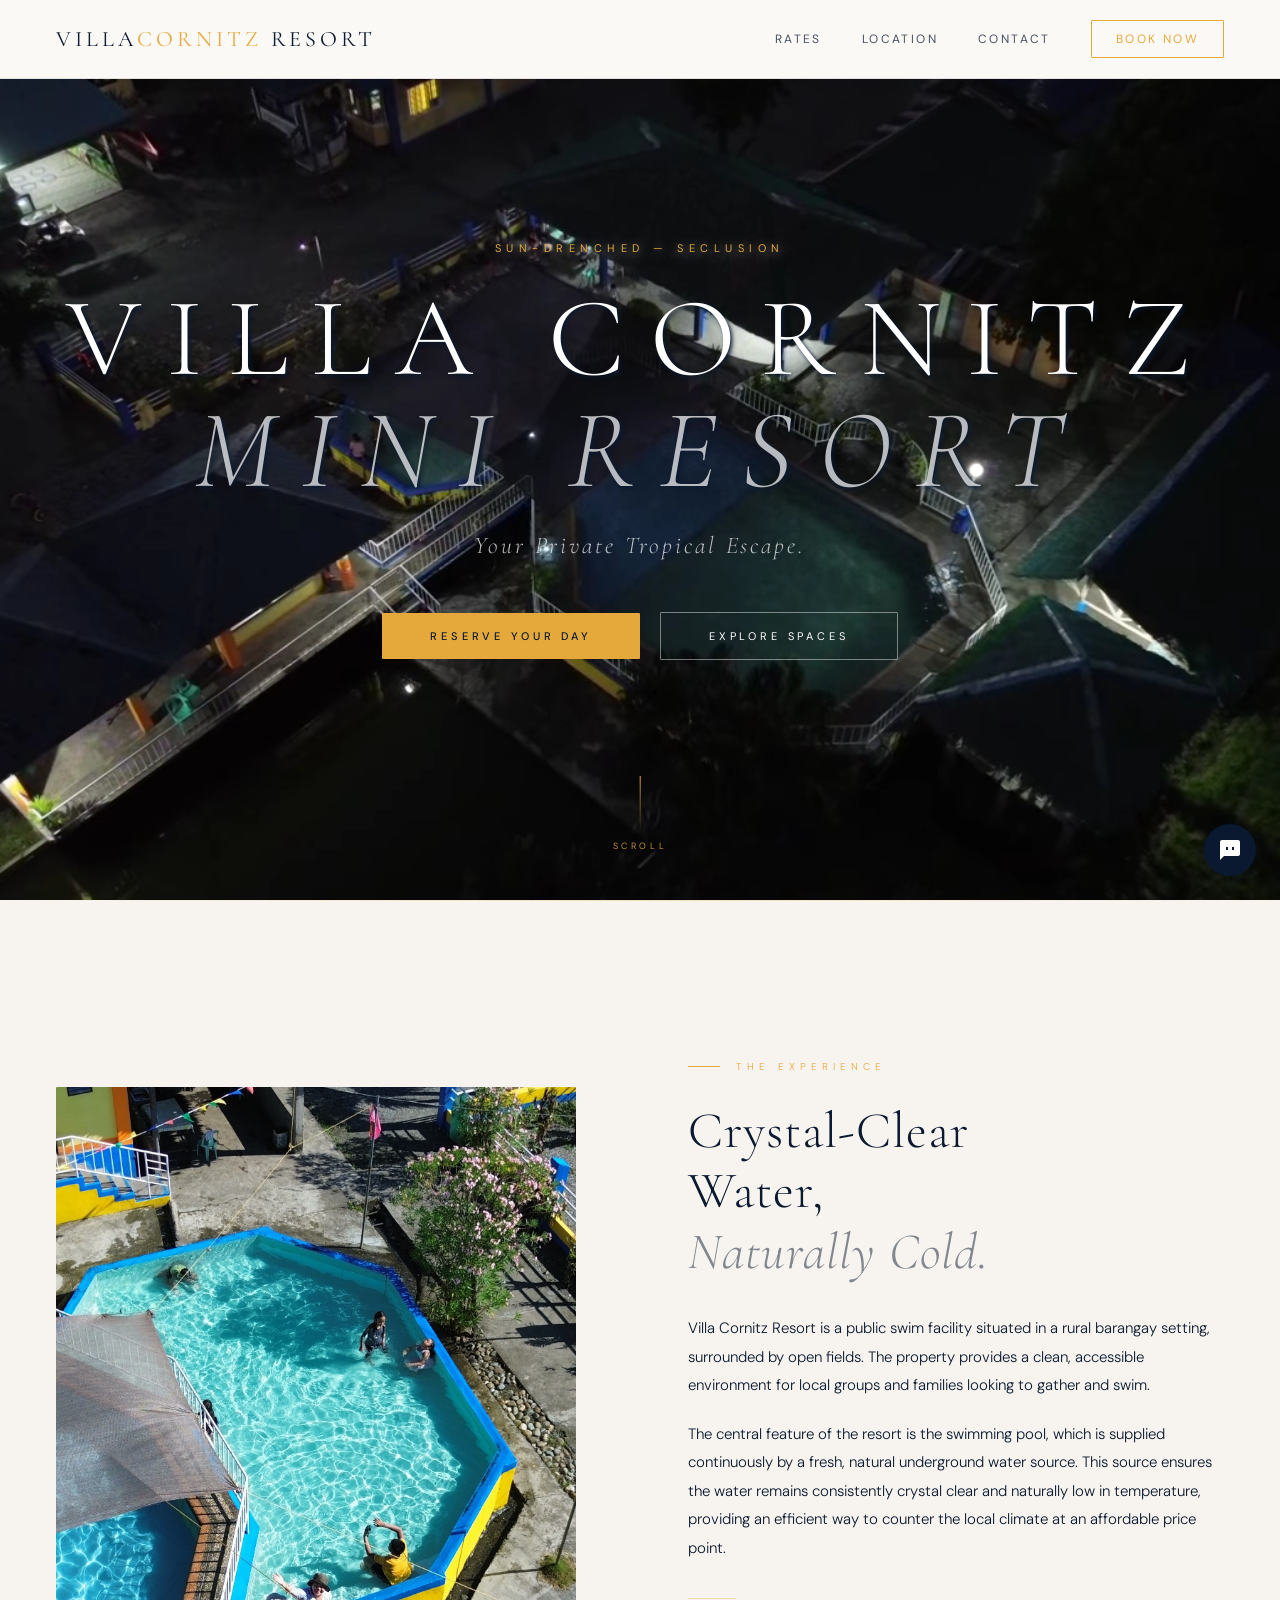
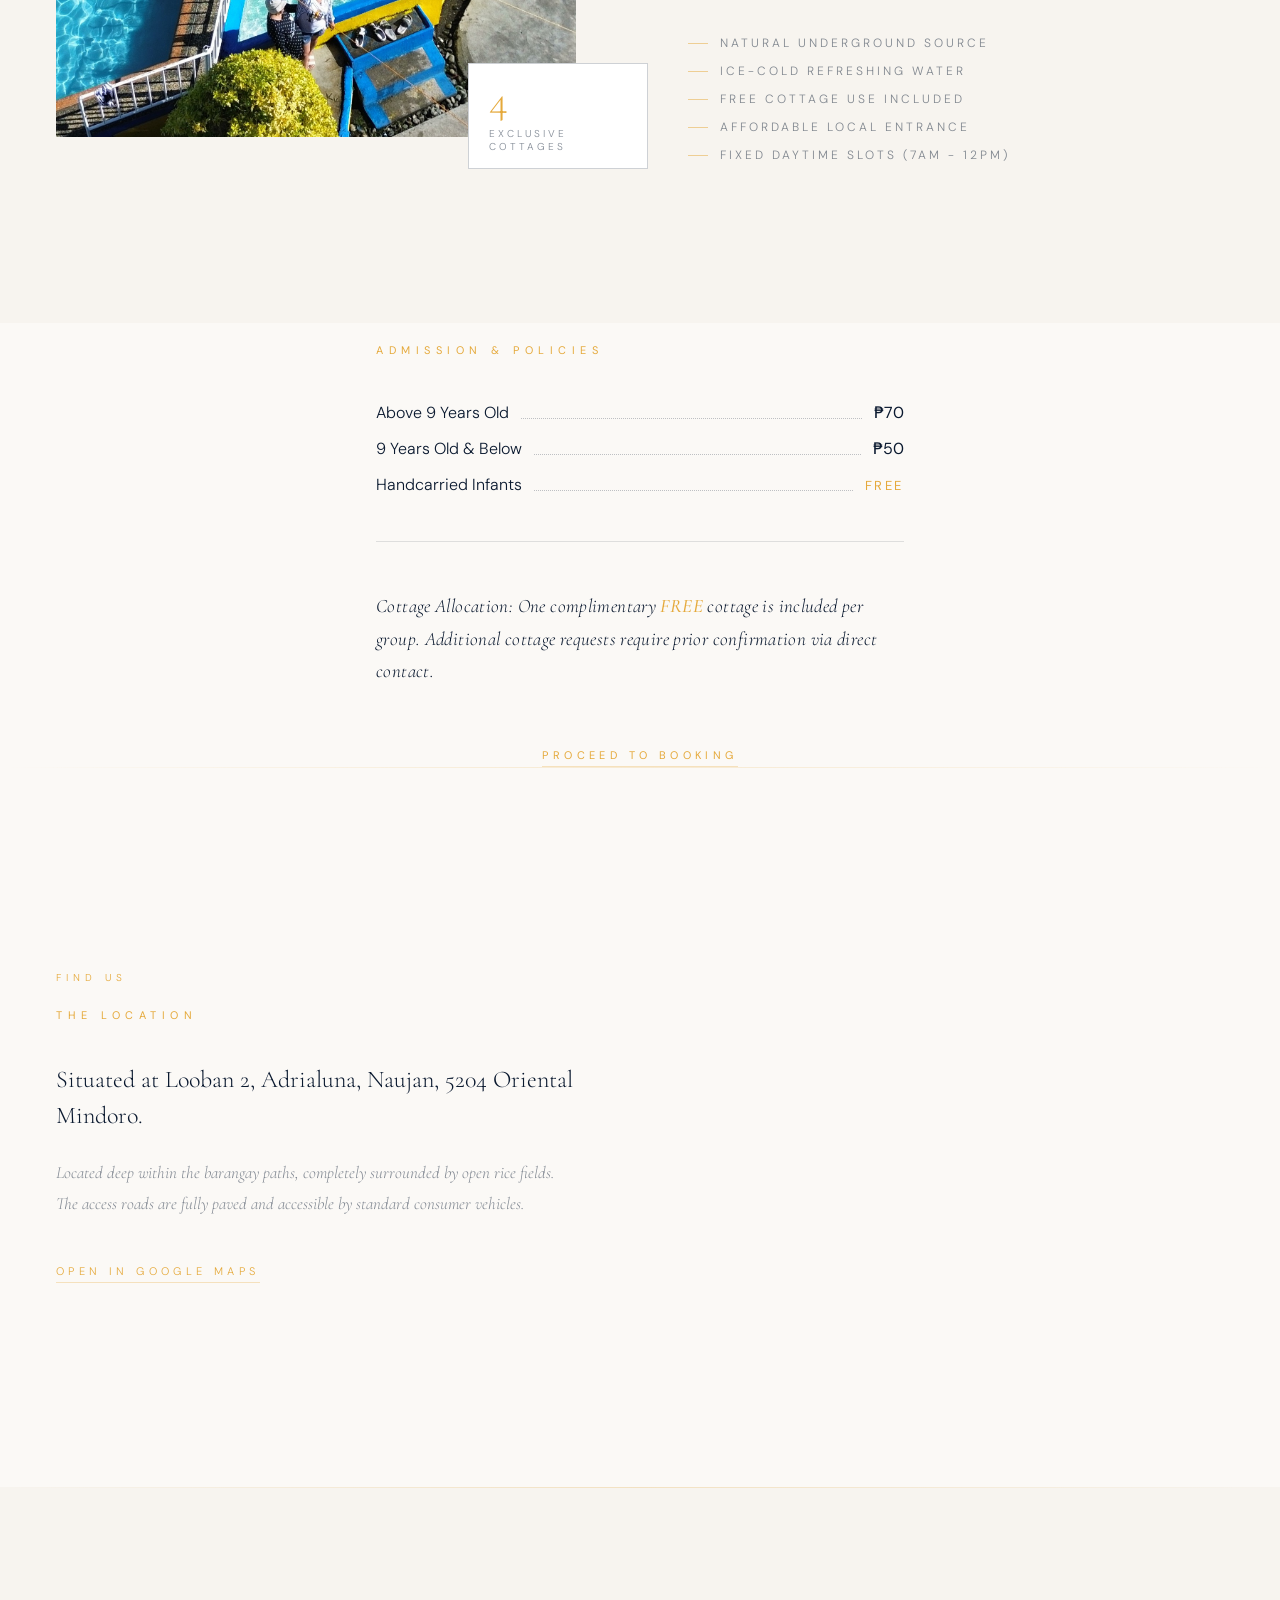
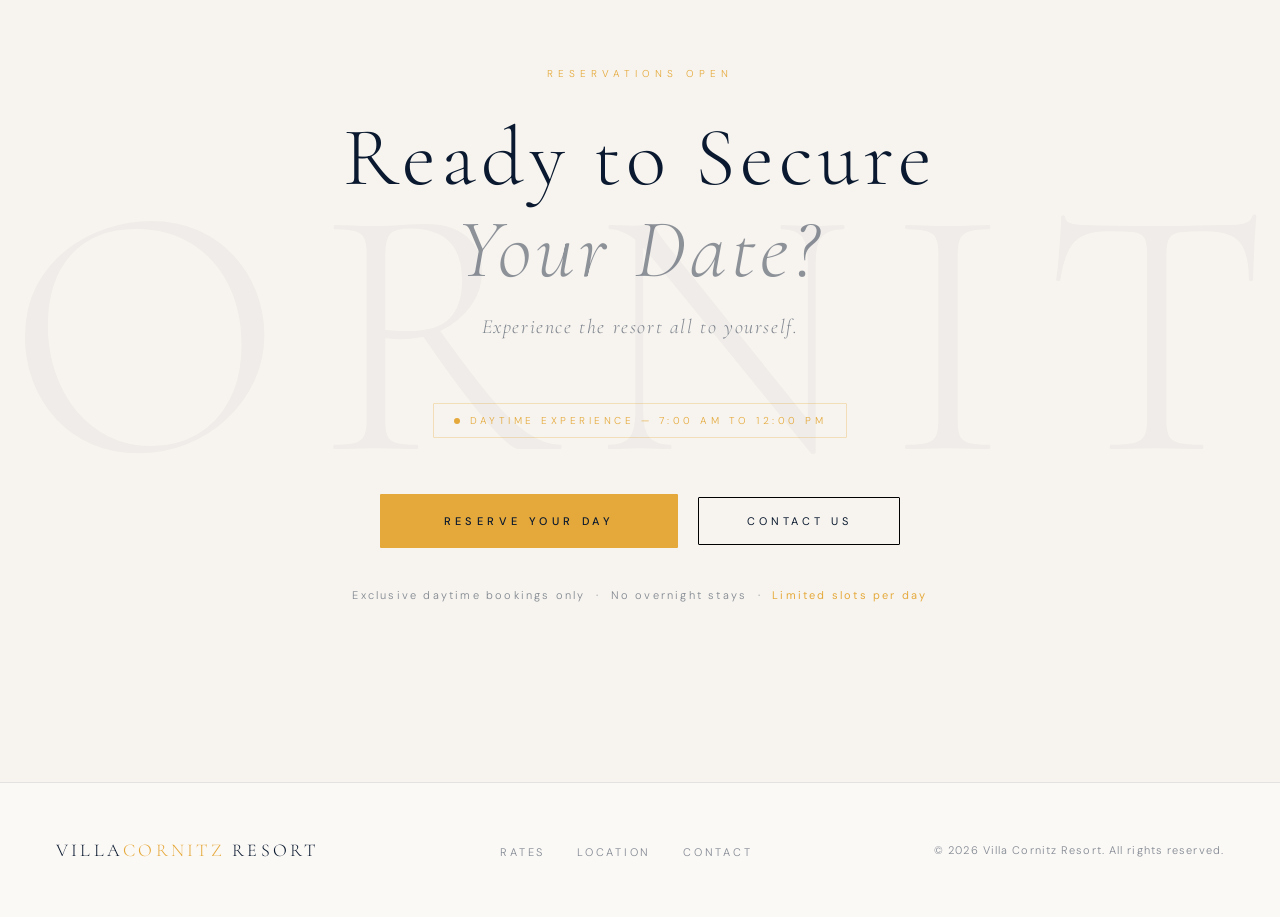
==== index.html @ cd888e4f "Major Changes" ====
<!doctype html>
<html lang="en">
  <head>
    <meta charset="UTF-8" />
    <meta name="viewport" content="width=device-width, initial-scale=1.0" />
    <title>Villa Cornitz Resort</title>
    <link rel="preconnect" href="https://fonts.googleapis.com" />
    <link rel="preconnect" href="https://fonts.gstatic.com" crossorigin />
    <link
      href="https://fonts.googleapis.com/css2?family=Cormorant+Garamond:ital,wght@0,300;0,400;0,500;0,600;1,300;1,400&family=DM+Sans:wght@200;300;400;500&display=swap"
      rel="stylesheet"
    />
    <link rel="stylesheet" href="styles.css" />
    <link rel="stylesheet" href="responsive.css" />
  </head>
  <body>
    <!-- HEADER -->
    <header id="site-header">
      <div class="logo">Villa<span>Cornitz</span> Resort</div>
      <button class="hamburger" aria-label="Toggle menu">
        <span></span>
        <span></span>
        <span></span>
      </button>
      <nav>
        <a href="#rates">Rates</a>
        <a href="#location">Location</a>
        <a href="#closing">Contact</a>
        <a href="booking.html" class="nav-cta">Book Now</a>
      </nav>
    </header>

    <!-- SECTION 1: HERO -->
    <section id="hero">
      <div class="hero-video-wrap">
        <video autoplay muted playsinline preload="auto" class="bg-video active" id="bg1">
          <source src="Herobg1.webm" type="video/webm" />
        </video>
        <video muted playsinline preload="auto" class="bg-video" id="bg2">
          <source src="Herobg2.webm" type="video/webm" />
        </video>
      </div>
      <div class="hero-content">
        <p class="hero-eyebrow">Sun-Drenched — Seclusion</p>
        <h1 class="hero-title">Villa Cornitz<br /><em>Mini Resort</em></h1>
        <p class="hero-subtitle">Your Private Tropical Escape.</p>
        <div>
          <a href="#closing" class="btn-primary">Reserve Your Day</a>
          <a href="#rates" class="btn-ghost">Explore Spaces</a>
        </div>
      </div>
      <div class="scroll-pulse">
        <div class="pulse-line"></div>
        <span>Scroll</span>
      </div>
    </section>

    <!-- SECTION 2: EDITORIAL HOOK -->
    <section id="editorial">
      <div class="editorial-inner">
        <div class="editorial-image-col reveal reveal-left">
          <div class="editorial-img-frame"></div>
          <div class="editorial-accent-box">
            <div class="num">4</div>
            <div class="label">Exclusive Cottages</div>
          </div>
        </div>
        <div class="editorial-text-col">
          <div class="section-tag reveal reveal-right">The Experience</div>
          <h2 class="editorial-heading reveal reveal-delay-1">
            Crystal-Clear<br />Water,<br /><em>Naturally Cold.</em>
          </h2>
          <div class="reveal reveal-delay-2">
            <p class="editorial-body">
              Villa Cornitz Resort is a public swim facility situated in a rural
              barangay setting, surrounded by open fields. The property provides a
              clean, accessible environment for local groups and families looking
              to gather and swim.
            </p>
            <p class="editorial-body">
              The central feature of the resort is the swimming pool, which is
              supplied continuously by a fresh, natural underground water source.
              This source ensures the water remains consistently crystal clear and
              naturally low in temperature, providing an efficient way to counter
              the local climate at an affordable price point.
            </p>
          </div>
          <div class="editorial-rule reveal reveal-delay-2"></div>
          <ul class="amenity-list reveal reveal-delay-2 stagger-children">
            <li>NATURAL UNDERGROUND SOURCE</li>
            <li>ICE-COLD REFRESHING WATER</li>
            <li>FREE COTTAGE USE INCLUDED</li>
            <li>AFFORDABLE LOCAL ENTRANCE</li>
            <li>FIXED DAYTIME SLOTS (7AM - 12PM)</li>
          </ul>
        </div>
      </div>
    </section>

    <!-- SECTION 3: ADMISSION & POLICIES -->
    <section id="rates">
      <div class="spaces-inner">
        <h2 class="spaces-heading reveal">Admission &amp; Policies</h2>

        <div class="rates-list reveal reveal-delay-1">
          <div class="rate-row">
            <span class="rate-label">Above 9 Years Old</span>
            <span class="rate-dots" aria-hidden="true"></span>
            <span class="rate-price">₱70</span>
          </div>
          <div class="rate-row">
            <span class="rate-label">9 Years Old &amp; Below</span>
            <span class="rate-dots" aria-hidden="true"></span>
            <span class="rate-price">₱50</span>
          </div>
          <div class="rate-row rate-row-free">
            <span class="rate-label">Handcarried Infants</span>
            <span class="rate-dots" aria-hidden="true"></span>
            <span class="rate-price">FREE</span>
          </div>
        </div>

        <div class="spaces-divider reveal reveal-delay-2"></div>

        <div class="spaces-policy reveal reveal-delay-2">
          <p>
            Cottage Allocation: One complimentary <span class = "free-cotage">FREE</span> cottage is included per
            group. Additional cottage requests require prior
            confirmation via direct contact.
          </p>
        </div>

        <div class="spaces-cta reveal reveal-delay-3">
          <a href="#">Proceed to Booking</a>
        </div>
      </div>
    </section>

    <!-- SECTION 4: LOCATION -->
    <section id="location">
      <div class="location-inner">
        <div class="location-text-col">
          <span class="location-tag reveal">Find Us</span>
          <h2 class="location-heading reveal reveal-delay-1">The Location</h2>
          <p class="location-address reveal reveal-delay-2">
            Situated at Looban 2, Adrialuna, Naujan, 5204 Oriental Mindoro.
          </p>
          <p class="location-env reveal reveal-delay-2">
            Located deep within the barangay paths, completely surrounded by
            open rice fields. The access roads are fully paved and accessible
            by standard consumer vehicles.
          </p>
          <a
            class="location-link reveal reveal-delay-3"
            href="https://maps.google.com/maps?q=13.2122552,121.2857068"
            target="_blank"
            rel="noopener noreferrer"
            >Open in Google Maps</a
          >
        </div>
        <div class="location-map-col reveal reveal-right">
          <div class="location-map-frame">
            <iframe
              src="https://maps.google.com/maps?q=13.2122552,121.2857068&z=17&output=embed"
              style="border: 0"
              allowfullscreen=""
              loading="lazy"
              referrerpolicy="no-referrer-when-downgrade"
            ></iframe>
          </div>
        </div>
      </div>
    </section>

    <!-- SECTION 5: CLOSING CTA -->
    <section id="closing">
      <div class="closing-bg-text">CORNITZ</div>
      <div class="closing-inner">
        <span class="closing-tag reveal">Reservations Open</span>
        <h2 class="closing-heading reveal reveal-delay-1">
          Ready to Secure<br /><em>Your Date?</em>
        </h2>
        <p class="closing-sub reveal reveal-delay-2">
          Experience the resort all to yourself.
        </p>
        <div class="daytime-badge reveal reveal-delay-2">
          <div class="dot"></div>
          <span>Daytime Experience — 7:00 AM to 12:00 PM</span>
        </div>
        <div class="closing-cta-group reveal stagger-children">
          <a href="#" class="btn-gold-large">Reserve Your Day</a>
          <a href="#" class="btn-ghost second" style="margin-left: 0"
            >Contact Us</a
          >
        </div>
        <p class="closing-note reveal reveal-delay-1">
          Exclusive daytime bookings only &nbsp;·&nbsp; No overnight stays
          &nbsp;·&nbsp; <strong>Limited slots per day</strong>
        </p>
      </div>
    </section>

    <!-- FOOTER -->
    <footer>
      <div class="footer-logo">Villa<span>Cornitz</span> Resort</div>
      <ul class="footer-links">
        <li><a href="#rates">Rates</a></li>
        <li><a href="#location">Location</a></li>
        <li><a href="#closing">Contact</a></li>
      </ul>
      <p class="footer-copy">
        &copy; 2026 Villa Cornitz Resort. All rights reserved.
      </p>
    </footer>

    <!-- FLOATING ACTION BUTTON -->
    <a href="https://m.me/villa.cornitz.resort" class="fab" target="_blank" rel="noopener" aria-label="Chat with us">
      <svg width="24" height="24" viewBox="0 0 24 24" fill="none" xmlns="http://www.w3.org/2000/svg">
        <path d="M20 2H4C2.9 2 2 2.9 2 4V22L6 18H20C21.1 18 22 17.1 22 16V4C22 2.9 21.1 2 20 2Z" fill="white"/>
        <path d="M10 9H8V12H10V9ZM16 9H14V12H16V9Z" fill="#0A192F"/>
      </svg>
    </a>

    <script src="script.js"></script>
  </body>
</html>
---- styles.css ----
/* ── RESET ── */
*,
*::before,
*::after {
  box-sizing: border-box;
  margin: 0;
  padding: 0;
}

:root {
  --cream: #fbf9f6;
  --cream-alt: #f7f4ef;
  --navy: #0a192f;
  --gold: #e5a93b;
  --gold-light: #f0c46a;
  --gold-dim: rgba(229, 169, 59, 0.15);
  --text-body: #0a192f;
  --text-muted: rgba(10, 25, 47, 0.5);
  --border-light: rgba(10, 25, 47, 0.1);
  --border-medium: rgba(10, 25, 47, 0.2);
  --serif: "Cormorant Garamond", Georgia, serif;
  --sans: "DM Sans", sans-serif;
}

html {
  scroll-behavior: smooth;
}

body {
  background: var(--cream);
  color: var(--navy);
  font-family: var(--sans);
  font-weight: 300;
  overflow-x: hidden;
}

/* ── SCROLLBAR ── */
::-webkit-scrollbar {
  width: 4px;
}
::-webkit-scrollbar-track {
  background: var(--cream);
}
::-webkit-scrollbar-thumb {
  background: var(--gold);
  border-radius: 2px;
}

/* ── HEADER ── */
header {
  position: fixed;
  top: 0;
  left: 0;
  right: 0;
  z-index: 100;
  padding: 20px 56px;
  display: flex;
  align-items: center;
  justify-content: space-between;
  backdrop-filter: blur(10px) saturate(1.2);
  -webkit-backdrop-filter: blur(10px) saturate(1.2);
  background: rgb(251, 249, 246);
  border-bottom: 0.5px solid var(--border-light);
  transition:
    background 0.4s ease,
    padding 0.4s ease;
}
header.scrolled {
  background: rgba(251, 249, 246, 0.95);
  padding: 14px 56px;
}
.logo {
  font-family: var(--serif);
  font-size: 22px;
  font-weight: 400;
  letter-spacing: 0.18em;
  color: var(--navy);
  text-transform: uppercase;
}
.logo span {
  color: var(--gold);
}
nav {
  display: flex;
  align-items: center;
  gap: 40px;
}
nav a {
  font-family: var(--sans);
  font-size: 12px;
  font-weight: 400;
  letter-spacing: 0.2em;
  text-transform: uppercase;
  color: rgba(10, 25, 47, 0.75);
  text-decoration: none;
  transition: color 0.3s;
}
nav a:hover {
  color: var(--navy);
}
.nav-cta {
  padding: 10px 24px;
  display: flex;
  align-items: center;
  justify-content: center;
  border: 1px solid var(--gold);
  color: var(--gold) !important;
  border-radius: 1px;
  transition:
    background 0.3s,
    color 0.3s !important;
}
.nav-cta:hover {
  background: var(--gold);
  color: var(--navy) !important;
}

/* ── HERO ── */
#hero {
  background-size: cover;
  background-position: center;
  position: relative;
  width: 100%;
  height: 100vh;
  min-height: 680px;
  display: flex;
  flex-direction: column;
  align-items: center;
  justify-content: center;
  overflow: hidden;
}
.hero-video-wrap {
  position: absolute;
  inset: 0;
  z-index: 0;
  overflow: hidden;
}
.hero-video-wrap .bg-video {
  position: absolute;
  inset: 0;
  width: 100%;
  height: 100%;
  object-fit: cover;
  transform: translateY(70px);
  opacity: 0.01;
  
}
.hero-video-wrap .bg-video.active {
  opacity: 1;
}

.hero-video-wrap::after {
  content: "";
  position: absolute;
  inset: 0;
  background: linear-gradient(
    to bottom,
    rgba(5, 12, 26, 0) 0%,
    rgba(5, 12, 26, 0) 40%,
    rgba(5, 12, 26, 0) 70%,
    rgba(5, 12, 26, 0) 100%
  );
}

.hero-content {
  position: relative;
  z-index: 2;
  text-align: center;
  padding: 0 24px;
}
.hero-eyebrow {
  font-family: var(--sans);
  font-size: 11px;
  font-weight: 400;
  letter-spacing: 0.5em;
  text-transform: uppercase;
  color: var(--gold);
  margin-bottom: 28px;
  opacity: 0;
  transform: translateY(16px);
  animation: fadeUp 1s 0.3s forwards;
  text-shadow: 0 2px 12px rgba(251, 249, 246, 0.8);
}
.hero-title {
  font-family: var(--serif);
  font-size: clamp(52px, 9vw, 112px);
  font-weight: 300;
  letter-spacing: 0.22em;
  text-transform: uppercase;
  line-height: 1;
  color: white;
  text-shadow: 2px 2px 4px var(--navy);
  margin-bottom: 24px;
  opacity: 0;
  transform: translateY(24px);
  animation: fadeUp 1.1s 0.55s forwards;
}
.hero-title em {
  font-style: italic;
  color: rgba(255, 255, 255, 0.705);
  font-weight: 300;
}
.hero-subtitle {
  font-family: var(--serif);
  font-size: clamp(16px, 2.2vw, 24px);
  font-weight: 300;
  font-style: italic;
  letter-spacing: 0.12em;
  color: rgba(255, 255, 255, 0.719);
  margin-bottom: 52px;
  opacity: 0;
  transform: translateY(16px);
  animation: fadeUp 1s 0.85s forwards;
}
.btn-primary {
  display: inline-block;
  padding: 16px 48px;
  background: var(--gold);
  color: var(--navy);
  font-family: var(--sans);
  font-size: 11px;
  font-weight: 500;
  letter-spacing: 0.35em;
  text-transform: uppercase;
  text-decoration: none;
  border-radius: 1px;
  transition:
    background 0.35s,
    transform 0.25s,
    box-shadow 0.35s;
  opacity: 0;
  animation: fadeUp 1s 1.1s forwards;
}
.btn-primary:hover {
  background: var(--gold-light);
  transform: translateY(-2px);
  box-shadow: 0 12px 40px rgba(229, 169, 59, 0.3);
}
.btn-ghost {
  display: inline-block;
  padding: 16px 48px;
  background: transparent;
  color: white;
  border: 1px solid rgba(255, 255, 255, 0.438);
  font-family: var(--sans);
  font-size: 11px;
  font-weight: 400;
  letter-spacing: 0.35em;
  text-transform: uppercase;
  text-decoration: none;
  border-radius: 1px;
  transition:
    border-color 0.3s,
    color 0.3s,
    transform 0.25s;
  margin-left: 16px;
  opacity: 0;
  animation: fadeUp 1s 1.3s forwards;
}
.btn-ghost.second {
  color: var(--navy);
  animation: fadeUp 1s 0s forwards;
  border: 1px solid black;
}

.btn-ghost:hover {
  background: white;
  color: var(--navy);
  border-color: white;
  transform: translateY(-2px);
  transition: ease 0.25s;
}
.btn-ghost.second:hover {
  background-color: black;
  color: white;
  transition: ease 0.25s;
}
/* Scroll indicator */
.scroll-pulse {
  position: absolute;
  bottom: 48px;
  left: 50%;
  transform: translateX(-50%);
  z-index: 2;
  display: flex;
  flex-direction: column;
  align-items: center;
  gap: 8px;
  opacity: 0;
  animation: fadeIn 1s 1.8s forwards;
}
.scroll-pulse span {
  font-family: var(--sans);
  font-size: 9px;
  letter-spacing: 0.4em;
  text-transform: uppercase;
  color: var(--gold);
}
.pulse-line {
  width: 1px;
  height: 56px;
  background: linear-gradient(to bottom, var(--gold), transparent);
  position: relative;
  overflow: hidden;
}
.pulse-line::after {
  content: "";
  position: absolute;
  top: -100%;
  left: 0;
  width: 100%;
  height: 100%;
  background: linear-gradient(
    to bottom,
    transparent,
    var(--gold-light),
    transparent
  );
  animation: pulse-down 2s ease-in-out infinite;
}
@keyframes pulse-down {
  0% {
    top: -100%;
  }
  100% {
    top: 100%;
  }
}

/* ── SECTION 2: EDITORIAL HOOK ── */
#editorial {
  padding: 160px 0;
  background: var(--cream-alt);
  position: relative;
  overflow: hidden;
}
#editorial::before {
  content: "";
  position: absolute;
  top: 0;
  left: 0;
  right: 0;
  height: 1px;
  background: linear-gradient(
    to right,
    transparent,
    rgba(229, 169, 59, 0.3),
    transparent
  );
}
.editorial-inner {
  max-width: 1320px;
  margin: 0 auto;
  padding: 0 56px;
  display: grid;
  grid-template-columns: 1fr 1fr;
  gap: 0;
  align-items: center;
}
.editorial-image-col {
  position: relative;
  padding-right: 64px;
}
.editorial-img-frame {
  background-image: url(editorial1.jpg);
  background-size: cover;
  background-position: center;
  position: relative;
  width: 100%;
  aspect-ratio: 4/5;
  overflow: hidden;
  border-radius: 1px;
}
.editorial-img-frame img,
.editorial-img-frame canvas {
  width: 100%;
  height: 100%;
  object-fit: cover;
  display: block;
  transition: transform 8s ease;
}
.editorial-img-frame:hover img,
.editorial-img-frame:hover canvas {
  transform: scale(1.04);
}
.editorial-accent-box {
  position: absolute;
  bottom: -32px;
  right: -8px;
  background: #ffffff;
  border: 1px solid var(--border-medium);
  padding: 15px 20px;
  width: 180px;
}
.editorial-accent-box .num {
  font-family: var(--serif);
  font-size: 42px;
  font-weight: 300;
  color: var(--gold);
  line-height: 1;
}
.editorial-accent-box .label {
  font-size: 10px;
  letter-spacing: 0.3em;
  text-transform: uppercase;
  color: var(--text-muted);
  margin-top: 6px;
}
.editorial-text-col {
  padding-left: 48px;
}
.section-tag {
  font-size: 10px;
  letter-spacing: 0.5em;
  text-transform: uppercase;
  color: var(--gold);
  margin-bottom: 28px;
  display: flex;
  align-items: center;
  gap: 16px;
}
.section-tag::before {
  content: "";
  display: block;
  width: 32px;
  height: 1px;
  background: var(--gold);
}
.editorial-heading {
  font-family: var(--serif);
  font-size: clamp(36px, 4vw, 58px);
  font-weight: 300;
  line-height: 1.18;
  color: var(--navy);
  margin-bottom: 32px;
  letter-spacing: 0.02em;
}
.editorial-heading em {
  font-style: italic;
  color: rgba(10, 25, 47, 0.5);
}
.editorial-body {
  font-family: var(--sans);
  font-size: 15px;
  font-weight: 300;
  line-height: 1.9;
  color: var(--text-body);
  margin-bottom: 20px;
}
.editorial-rule {
  width: 48px;
  height: 1px;
  background: rgba(229, 169, 59, 0.4);
  margin: 36px 0;
}
.amenity-list {
  display: flex;
  flex-direction: column;
  gap: 12px;
  list-style: none;
}
.amenity-list li {
  font-size: 12px;
  letter-spacing: 0.25em;
  text-transform: uppercase;
  color: var(--text-muted);
  display: flex;
  align-items: center;
  gap: 12px;
}
.amenity-list li::before {
  content: "";
  display: block;
  width: 20px;
  height: 1px;
  background: rgba(229, 169, 59, 0.5);
  flex-shrink: 0;
}

/* ── SECTION 3: ADMISSION & POLICIES ── */
#spaces {
  padding: 120px 0;
  background: var(--cream);
  position: relative;
}
#spaces::before {
  content: "";
  position: absolute;
  top: 0;
  left: 0;
  right: 0;
  height: 1px;
  background: linear-gradient(
    to right,
    transparent,
    rgba(229, 169, 59, 0.2),
    transparent
  );
}
.spaces-inner {
  max-width: 640px;
  margin: 0 auto;
  margin-top: 20px;
  padding: 0 56px;
}
.spaces-heading {
  font-family: var(--sans);
  font-size: 11px;
  font-weight: 400;
  letter-spacing: 0.5em;
  text-transform: uppercase;
  color: var(--gold);
  margin-bottom: 48px;
}

/* Rates — dot-leader rows */
.rates-list {
  display: flex;
  flex-direction: column;
  gap: 20px;
}
.rate-row {
  display: flex;
  align-items: baseline;
  font-family: var(--sans);
  font-size: 16px;
  font-weight: 300;
  color: var(--navy);
  line-height: 1;
}
.rate-dots {
  flex: 1;
  min-width: 16px;
  height: 0;
  align-self: flex-end;
  border-bottom: 1px dotted rgba(10, 25, 47, 0.25);
  margin: 0 12px 2px;
}
.rate-price {
  font-family: var(--sans);
  font-size: 16px;
  font-weight: 400;
  color: var(--navy);
  white-space: nowrap;
}
.rate-row-free .rate-price {
  font-size: 13px;
  letter-spacing: 0.2em;
  text-transform: uppercase;
  color: var(--gold);
}

/* Policy divider */
.spaces-divider {
  width: 100%;
  height: 1px;
  background: rgba(10, 25, 47, 0.12);
  margin: 48px 0;
}

/* Cottage policy — serif text */
.spaces-policy p {
  font-family: var(--serif);
  font-size: 19px;
  font-weight: 300;
  font-style: italic;
  line-height: 1.7;
  color: var(--text-body);
  letter-spacing: 0.02em;
}
.spaces-policy p span{
  color: var(--gold);
  font-weight: 500;
}
/* CTA link */
.spaces-cta {
  text-align: center;
  margin-top: 56px;
}
.spaces-cta a {
  display: inline-block;
  font-family: var(--sans);
  font-size: 11px;
  font-weight: 400;
  letter-spacing: 0.4em;
  text-transform: uppercase;
  text-decoration: none;
  color: var(--gold);
  padding-bottom: 4px;
  border-bottom: 1px solid rgba(229, 169, 59, 0.3);
  transition:
    color 0.3s,
    border-color 0.3s;
}
.spaces-cta a:hover {
  color: var(--navy);
  border-color: rgba(10, 25, 47, 0.3);
}

/* ── SECTION 4: LOCATION ── */
#location {
  padding: 160px 0;
  background: var(--cream);
  position: relative;
  overflow: hidden;
}
#location::before {
  content: "";
  position: absolute;
  top: 0;
  left: 0;
  right: 0;
  height: 1px;
  background: linear-gradient(
    to right,
    transparent,
    rgba(229, 169, 59, 0.2),
    transparent
  );
}
.location-inner {
  max-width: 1320px;
  margin: 0 auto;
  padding: 0 56px;
  display: grid;
  grid-template-columns: 1fr 1fr;
  gap: 80px;
  align-items: center;
}
.location-text-col {
  padding-right: 24px;
}
.location-tag {
  display: block;
  font-family: var(--sans);
  font-size: 10px;
  letter-spacing: 0.5em;
  text-transform: uppercase;
  color: var(--gold);
  margin-bottom: 24px;
}
.location-heading {
  font-family: var(--sans);
  font-size: 11px;
  font-weight: 400;
  letter-spacing: 0.5em;
  text-transform: uppercase;
  color: var(--gold);
  margin-bottom: 40px;
}
.location-address {
  font-family: var(--serif);
  font-size: 24px;
  font-weight: 300;
  line-height: 1.5;
  color: var(--navy);
  margin-bottom: 24px;
}
.location-env {
  font-family: var(--serif);
  font-size: 17px;
  font-weight: 300;
  font-style: italic;
  line-height: 1.8;
  color: var(--text-muted);
  margin-bottom: 40px;
}
.location-link {
  display: inline-block;
  font-family: var(--sans);
  font-size: 11px;
  letter-spacing: 0.4em;
  text-transform: uppercase;
  text-decoration: none;
  color: var(--gold);
  padding-bottom: 4px;
  border-bottom: 1px solid rgba(229, 169, 59, 0.3);
  transition:
    color 0.3s,
    border-color 0.3s;
}
.location-link:hover {
  color: var(--navy);
  border-color: rgba(10, 25, 47, 0.3);
}
.location-map-col {
  position: relative;
}
.location-map-frame {
  width: 100%;
  min-height: 400px;
  overflow: hidden;
  filter: grayscale(100%) invert(92%) sepia(4%) saturate(400%) hue-rotate(320deg)
    brightness(95%) contrast(95%);
}
.location-map-frame iframe {
  width: 100%;
  height: 100%;
  min-height: 400px;
  display: block;
}

/* ── FLOATING ACTION BUTTON ── */
.fab {
  position: fixed;
  bottom: 24px;
  right: 24px;
  z-index: 200;
  width: 52px;
  height: 52px;
  border-radius: 50%;
  background: var(--navy);
  display: flex;
  align-items: center;
  justify-content: center;
  box-shadow: 0 4px 16px rgba(10, 25, 47, 0.25);
  transition:
    transform 0.25s ease,
    box-shadow 0.25s ease;
  text-decoration: none;
}
.fab:hover {
  transform: translateY(-3px) scale(1.05);
  box-shadow: 0 8px 28px rgba(10, 25, 47, 0.35);
}
.fab svg {
  display: block;
}

/* ── SECTION 5: CLOSING CTA ── */
#closing {
  padding: 180px 56px;
  background: var(--cream-alt);
  position: relative;
  overflow: hidden;
  text-align: center;
}
#closing::before {
  content: "";
  position: absolute;
  top: 0;
  left: 0;
  right: 0;
  height: 1px;
  background: linear-gradient(
    to right,
    transparent,
    rgba(229, 169, 59, 0.25),
    transparent
  );
}
.closing-bg-text {
  position: absolute;
  top: 50%;
  left: 50%;
  transform: translate(-50%, -50%);
  font-family: var(--serif);
  font-size: 28vw;
  font-weight: 300;
  color: rgba(10, 25, 47, 0.03);
  white-space: nowrap;
  pointer-events: none;
  user-select: none;
  letter-spacing: 0.1em;
  z-index: 0;
}
.closing-inner {
  position: relative;
  z-index: 1;
}
.closing-tag {
  font-size: 10px;
  letter-spacing: 0.5em;
  text-transform: uppercase;
  color: var(--gold);
  margin-bottom: 32px;
  display: block;
}
.closing-heading {
  font-family: var(--serif);
  font-size: clamp(44px, 6.5vw, 92px);
  font-weight: 300;
  letter-spacing: 0.06em;
  color: var(--navy);
  line-height: 1.1;
  margin-bottom: 20px;
  max-width: 900px;
  margin-left: auto;
  margin-right: auto;
}
.closing-heading em {
  font-style: italic;
  color: rgba(10, 25, 47, 0.45);
}
.closing-sub {
  font-family: var(--serif);
  font-size: 20px;
  font-style: italic;
  font-weight: 300;
  color: var(--text-muted);
  letter-spacing: 0.08em;
  margin-bottom: 64px;
  max-width: 560px;
  margin-left: auto;
  margin-right: auto;
}
.closing-cta-group {
  display: flex;
  align-items: center;
  justify-content: center;
  gap: 20px;
  flex-wrap: wrap;
}
.btn-gold-large {
  display: inline-block;
  padding: 20px 64px;
  background: var(--gold);
  color: var(--navy);
  font-family: var(--sans);
  font-size: 11px;
  font-weight: 500;
  letter-spacing: 0.4em;
  text-transform: uppercase;
  text-decoration: none;
  border-radius: 1px;
  transition:
    background 0.35s,
    transform 0.25s,
    box-shadow 0.35s;
}
.btn-gold-large:hover {
  background: var(--gold-light);
  transform: translateY(-3px);
  transition: ease 0.25s;
  box-shadow: 0 20px 60px rgba(229, 169, 59, 0.35);
}
.closing-note {
  font-size: 11px;
  letter-spacing: 0.2em;
  color: var(--text-muted);
  margin-top: 40px;
}
.closing-note strong {
  color: var(--gold);
  font-weight: 400;
}

/* ── FOOTER ── */
footer {
  padding: 56px;
  background: var(--cream);
  border-top: 0.5px solid var(--border-light);
  display: flex;
  align-items: center;
  justify-content: space-between;
  flex-wrap: wrap;
  gap: 24px;
}
.footer-logo {
  font-family: var(--serif);
  font-size: 18px;
  letter-spacing: 0.18em;
  text-transform: uppercase;
  color: var(--navy);
}
.footer-logo span {
  color: var(--gold);
}
.footer-links {
  display: flex;
  gap: 32px;
  list-style: none;
}
.footer-links a {
  font-size: 11px;
  letter-spacing: 0.25em;
  text-transform: uppercase;
  color: var(--text-muted);
  text-decoration: none;
  transition: color 0.3s;
}
.footer-links a:hover {
  color: var(--gold);
}
.footer-copy {
  font-size: 11px;
  color: var(--text-muted);
  letter-spacing: 0.1em;
}

/* ── ANIMATIONS ── */
@keyframes fadeUp {
  to {
    opacity: 1;
    transform: translateY(0);
  }
}
@keyframes fadeIn {
  to {
    opacity: 1;
  }
}

.reveal {
  opacity: 0;
  transform: translateY(36px) scale(0.93);
  transition:
    opacity 0.7s cubic-bezier(0.22, 1, 0.36, 1),
    transform 0.7s cubic-bezier(0.22, 1, 0.36, 1);
}
.reveal.visible {
  opacity: 1;
  transform: translateY(0) scale(1);
}
.reveal-delay-1 {
  transition-delay: 0.15s;
}
.reveal-delay-2 {
  transition-delay: 0.3s;
}
.reveal-delay-3 {
  transition-delay: 0.45s;
}
.reveal-delay-4 {
  transition-delay: 0.6s;
}
.reveal-delay-5 {
  transition-delay: 0.75s;
}

/* Direction variants — slide from bottom-left, bottom-right */
.reveal-left {
  transform: translateX(-48px) scale(0.93);
}
.reveal-left.visible {
  transform: translateX(0) scale(1);
}
.reveal-right {
  transform: translateX(48px) scale(0.93);
}
.reveal-right.visible {
  transform: translateX(0) scale(1);
}

/* Staggered cascade for list items — each child fades in sequence */
.stagger-children > * {
  opacity: 0;
  transform: translateY(16px) scale(0.95);
  transition:
    opacity 0.35s cubic-bezier(0.22, 1, 0.36, 1),
    transform 0.35s cubic-bezier(0.22, 1, 0.36, 1);
}
.stagger-children.visible > *:nth-child(1) {
  opacity: 1;
  transform: translateY(0) scale(1);
  transition-delay: 0s;
}
.stagger-children.visible > *:nth-child(2) {
  opacity: 1;
  transform: translateY(0) scale(1);
  transition-delay: 0.07s;
}
.stagger-children.visible > *:nth-child(3) {
  opacity: 1;
  transform: translateY(0) scale(1);
  transition-delay: 0.14s;
}
.stagger-children.visible > *:nth-child(4) {
  opacity: 1;
  transform: translateY(0) scale(1);
  transition-delay: 0.21s;
}
.stagger-children.visible > *:nth-child(5) {
  opacity: 1;
  transform: translateY(0) scale(1);
  transition-delay: 0.28s;
}
.stagger-children.visible > *:nth-child(6) {
  opacity: 1;
  transform: translateY(0) scale(1);
  transition-delay: 0.35s;
}
.stagger-children.visible > *:nth-child(7) {
  opacity: 1;
  transform: translateY(0) scale(1);
  transition-delay: 0.42s;
}
.stagger-children.visible > *:nth-child(8) {
  opacity: 1;
  transform: translateY(0) scale(1);
  transition-delay: 0.49s;
}

/* ── GOLD DIVIDER ── */
.gold-divider {
  display: flex;
  align-items: center;
  gap: 16px;
  margin: 48px 0 56px;
}
.gold-divider::before,
.gold-divider::after {
  content: "";
  flex: 1;
  height: 0.5px;
  background: rgba(229, 169, 59, 0.2);
}
.gold-divider-icon {
  width: 6px;
  height: 6px;
  border: 1px solid var(--gold);
  transform: rotate(45deg);
}

/* ── DAYTIME BADGE ── */
.daytime-badge {
  display: inline-flex;
  align-items: center;
  gap: 10px;
  padding: 10px 20px;
  border: 0.5px solid rgba(229, 169, 59, 0.3);
  margin-bottom: 56px;
  border-radius: 1px;
}
.daytime-badge .dot {
  width: 6px;
  height: 6px;
  border-radius: 50%;
  background: var(--gold);
  animation: blink 2.5s ease-in-out infinite;
}
@keyframes blink {
  0%,
  100% {
    opacity: 1;
  }
  50% {
    opacity: 0.3;
  }
}
.daytime-badge span {
  font-size: 10px;
  letter-spacing: 0.35em;
  text-transform: uppercase;
  color: var(--gold);
}
---- responsive.css ----
/* ── RESPONSIVE OVERRIDES ── */

/* ── HAMBURGER (hidden on desktop) ── */
.hamburger {
  display: none;
  position: relative;
  width: 28px;
  height: 18px;
  background: none;
  border: none;
  cursor: pointer;
  z-index: 110;
  padding: 0;
  flex-shrink: 0;
}
.hamburger span {
  position: absolute;
  left: 0;
  display: block;
  width: 100%;
  height: 1.5px;
  background: var(--navy);
  border-radius: 1px;
  transition: transform 0.3s ease, opacity 0.3s ease;
}
.hamburger span:nth-child(1) { top: 0; }
.hamburger span:nth-child(2) { top: calc(50% - 0.75px); }
.hamburger span:nth-child(3) { bottom: 0; }
/* Hamburger → X animation */
#site-header.nav-open .hamburger span:nth-child(1) {
  top: calc(50% - 0.75px);
  transform: rotate(45deg);
}
#site-header.nav-open .hamburger span:nth-child(2) {
  opacity: 0;
}
#site-header.nav-open .hamburger span:nth-child(3) {
  bottom: calc(50% - 0.75px);
  transform: rotate(-45deg);
}

/* ── TABLET & BELOW (< 1024px) ── */
@media (max-width: 1024px) {
  header {
    padding: 20px 32px;
  }
  header nav {
    gap: 24px;
  }
  .editorial-inner,
  .location-inner {
    gap: 48px;
  }
  #editorial {
    padding: 120px 0;
  }
  #spaces {
    padding: 100px 0;
  }
  #location {
    padding: 120px 0;
  }
}

/* ── BETWEEN TABLET & MOBILE (< 860px) ── */
@media (max-width: 860px) {
  header {
    padding: 20px 20px;
  }
  header nav {
    gap: 14px;
  }
  nav a {
    font-size: 11px;
    letter-spacing: 0.15em;
  }
  .nav-cta {
    padding: 8px 16px;
  }
  .logo {
    font-size: 19px;
  }
}

/* ── MOBILE (< 768px) ── */
@media (max-width: 768px) {
  /* ── Header & Hamburger ── */
  header {
    padding: 24px 24px;
  }
  header.scrolled {
    padding: 16px 24px;
  }
  .hamburger {
    display: flex;
  }
  header nav {
    position: fixed;
    top: 0;
    right: 0;
    width: 280px;
    height: 100vh;
    height: 100dvh;
    flex-direction: column;
    justify-content: center;
    align-items: center;
    gap: 32px;
    background: var(--cream);
    border-left: 0.5px solid var(--border-light);
    transform: translateX(100%);
    transition: transform 0.4s cubic-bezier(0.22, 1, 0.36, 1);
    z-index: 105;
  }
  #site-header.nav-open nav {
    transform: translateX(0);
  }
  header nav a {
    font-size: 13px;
  }
  .nav-cta {
    margin-top: 8px;
  }

  /* ── Section padding ── */
  #editorial {
    padding: 80px 0;
  }
  #spaces {
    padding: 80px 0;
  }
  #location {
    padding: 80px 0;
  }
  #closing {
    padding: 100px 24px;
  }

  /* ── Inner containers ── */
  .editorial-inner,
  .location-inner {
    padding: 0 24px;
  }
  .spaces-inner {
    padding: 0 24px;
  }

  /* ── Editorial: stack image above text ── */
  .editorial-inner {
    grid-template-columns: 1fr;
    gap: 40px;
  }
  .editorial-image-col {
    padding-right: 0;
  }
  .editorial-accent-box {
    bottom: -20px;
    right: 0;
    width: 140px;
    padding: 16px 20px;
  }
  .editorial-accent-box .num {
    font-size: 32px;
  }
  .editorial-text-col {
    padding-left: 0;
  }
  .editorial-heading {
    font-size: clamp(28px, 6vw, 44px);
  }

  /* ── Admission rates ── */
  .rate-row {
    font-size: 14px;
  }
  .rate-price {
    font-size: 14px;
  }
  .rate-row-free .rate-price {
    font-size: 12px;
  }
  .spaces-policy p {
    font-size: 17px;
  }

  /* ── Location: stack text above map ── */
  .location-inner {
    grid-template-columns: 1fr;
    gap: 48px;
  }
  .location-text-col {
    padding-right: 0;
  }
  .location-address {
    font-size: 20px;
  }
  .location-map-frame {
    min-height: 320px;
  }
  .location-map-frame iframe {
    min-height: 320px;
  }

  /* ── Hero ── */
  .hero-video-wrap video {
    transform: translateY(60px);
  }
  .hero-title {
    font-size: clamp(40px, 12vw, 72px);
  }
  .hero-content .btn-primary,
  .hero-content .btn-ghost {
    margin: 0;
  }
  .hero-content > div {
    display: flex;
    flex-direction: column;
    align-items: center;
    gap: 16px;
  }

  /* ── Closing CTA ── */
  .closing-cta-group {
    flex-direction: column;
    align-items: center;
    gap: 16px;
  }
  .closing-heading {
    font-size: clamp(32px, 8vw, 56px);
  }
  .daytime-badge {
    flex-direction: row;
    gap: 10px;
    padding: 10px 20px;
  }

  /* ── Footer ── */
  footer {
    flex-direction: column;
    text-align: center;
    padding: 40px 24px;
    gap: 20px;
  }
  .footer-links {
    flex-direction: column;
    gap: 16px;
  }
}

/* ── SMALL MOBILE (< 480px) ── */
@media (max-width: 480px) {
  header {
    padding: 14px 20px;
  }
  .logo {
    font-size: 18px;
  }
  #editorial {
    padding: 60px 0;
  }
  #spaces {
    padding: 60px 0;
  }
  #location {
    padding: 60px 0;
  }
  #closing {
    padding: 80px 20px;
  }
  .editorial-inner,
  .location-inner,
  .spaces-inner {
    padding: 0 20px;
  }
  .hero-title {
    font-size: clamp(32px, 14vw, 52px);
  }
  .btn-primary,
  .btn-ghost {
    width: 100%;
    max-width: 300px;
    text-align: center;
  }
  .location-map-frame {
    min-height: 260px;
  }
  .location-map-frame iframe {
    min-height: 260px;
  }
  .spaces-policy p {
    font-size: 16px;
  }
  header nav {
    width: 100%;
    border-left: none;
  }
}
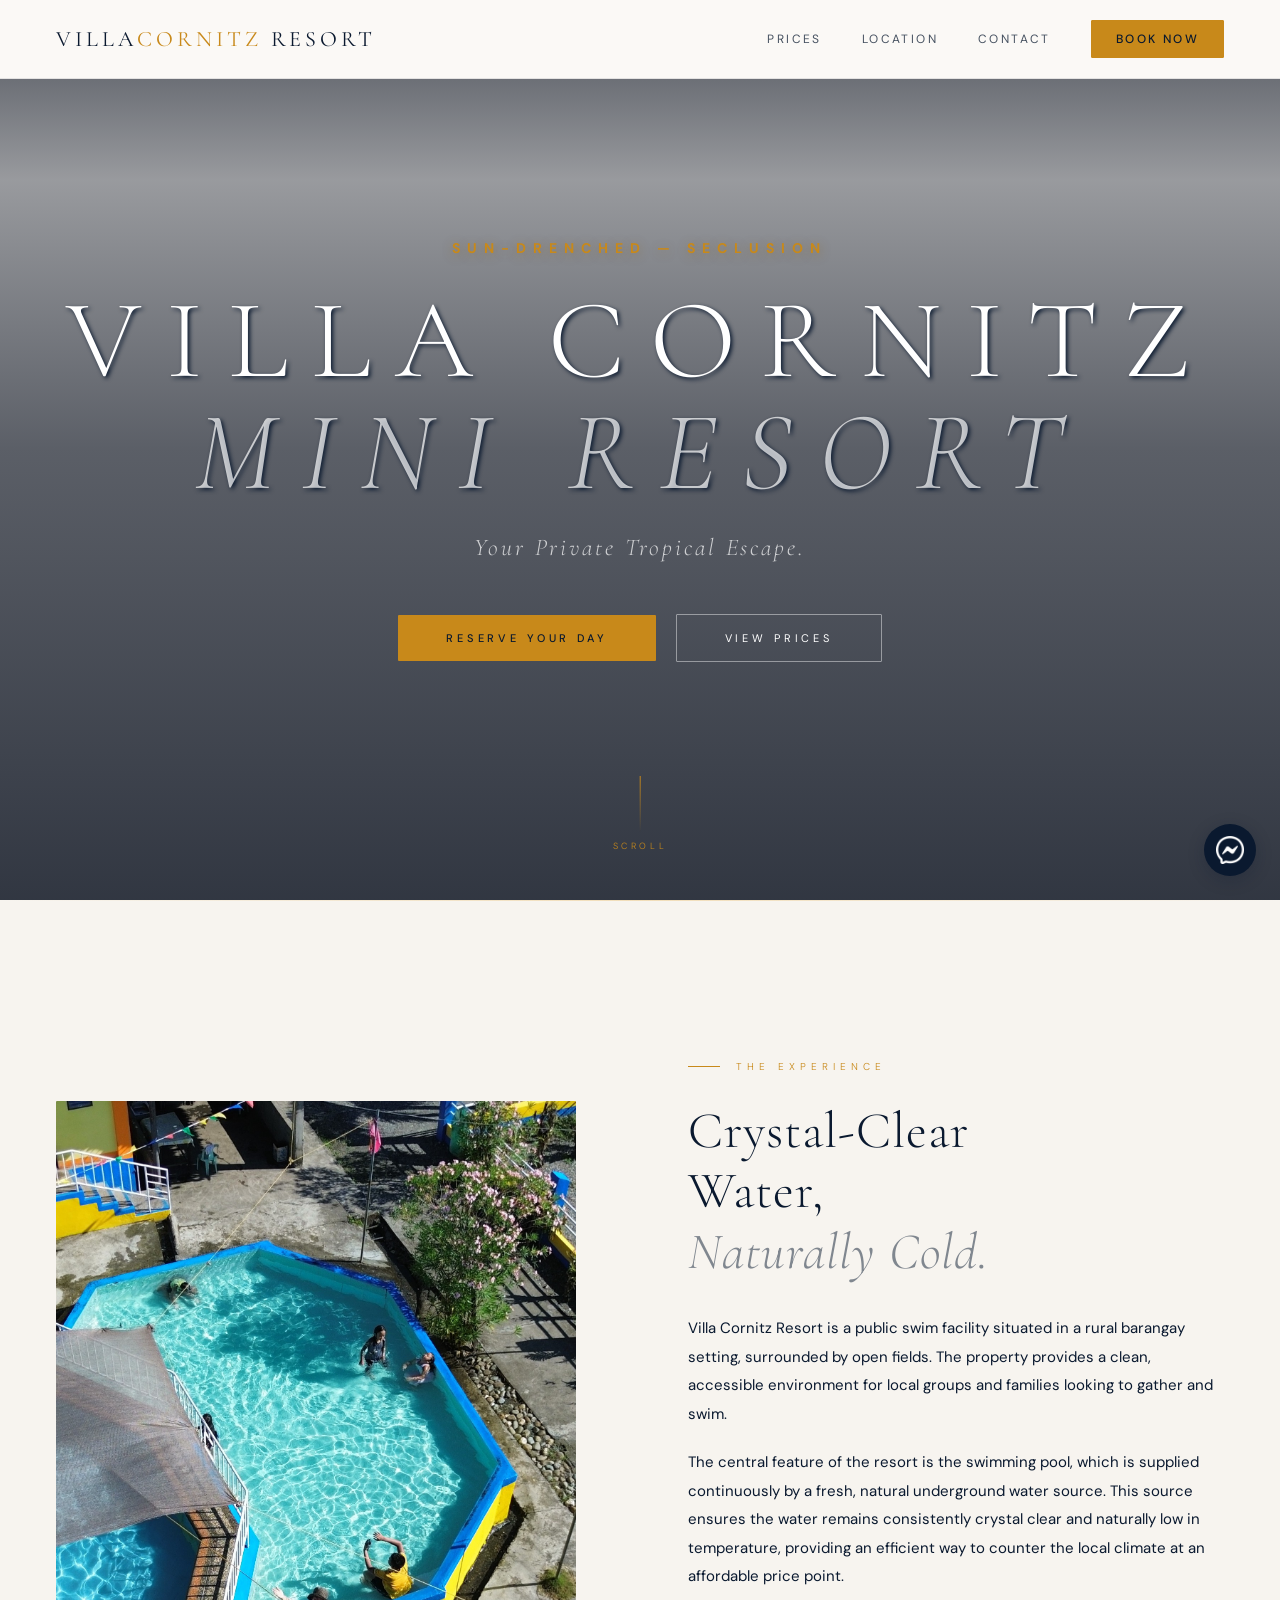
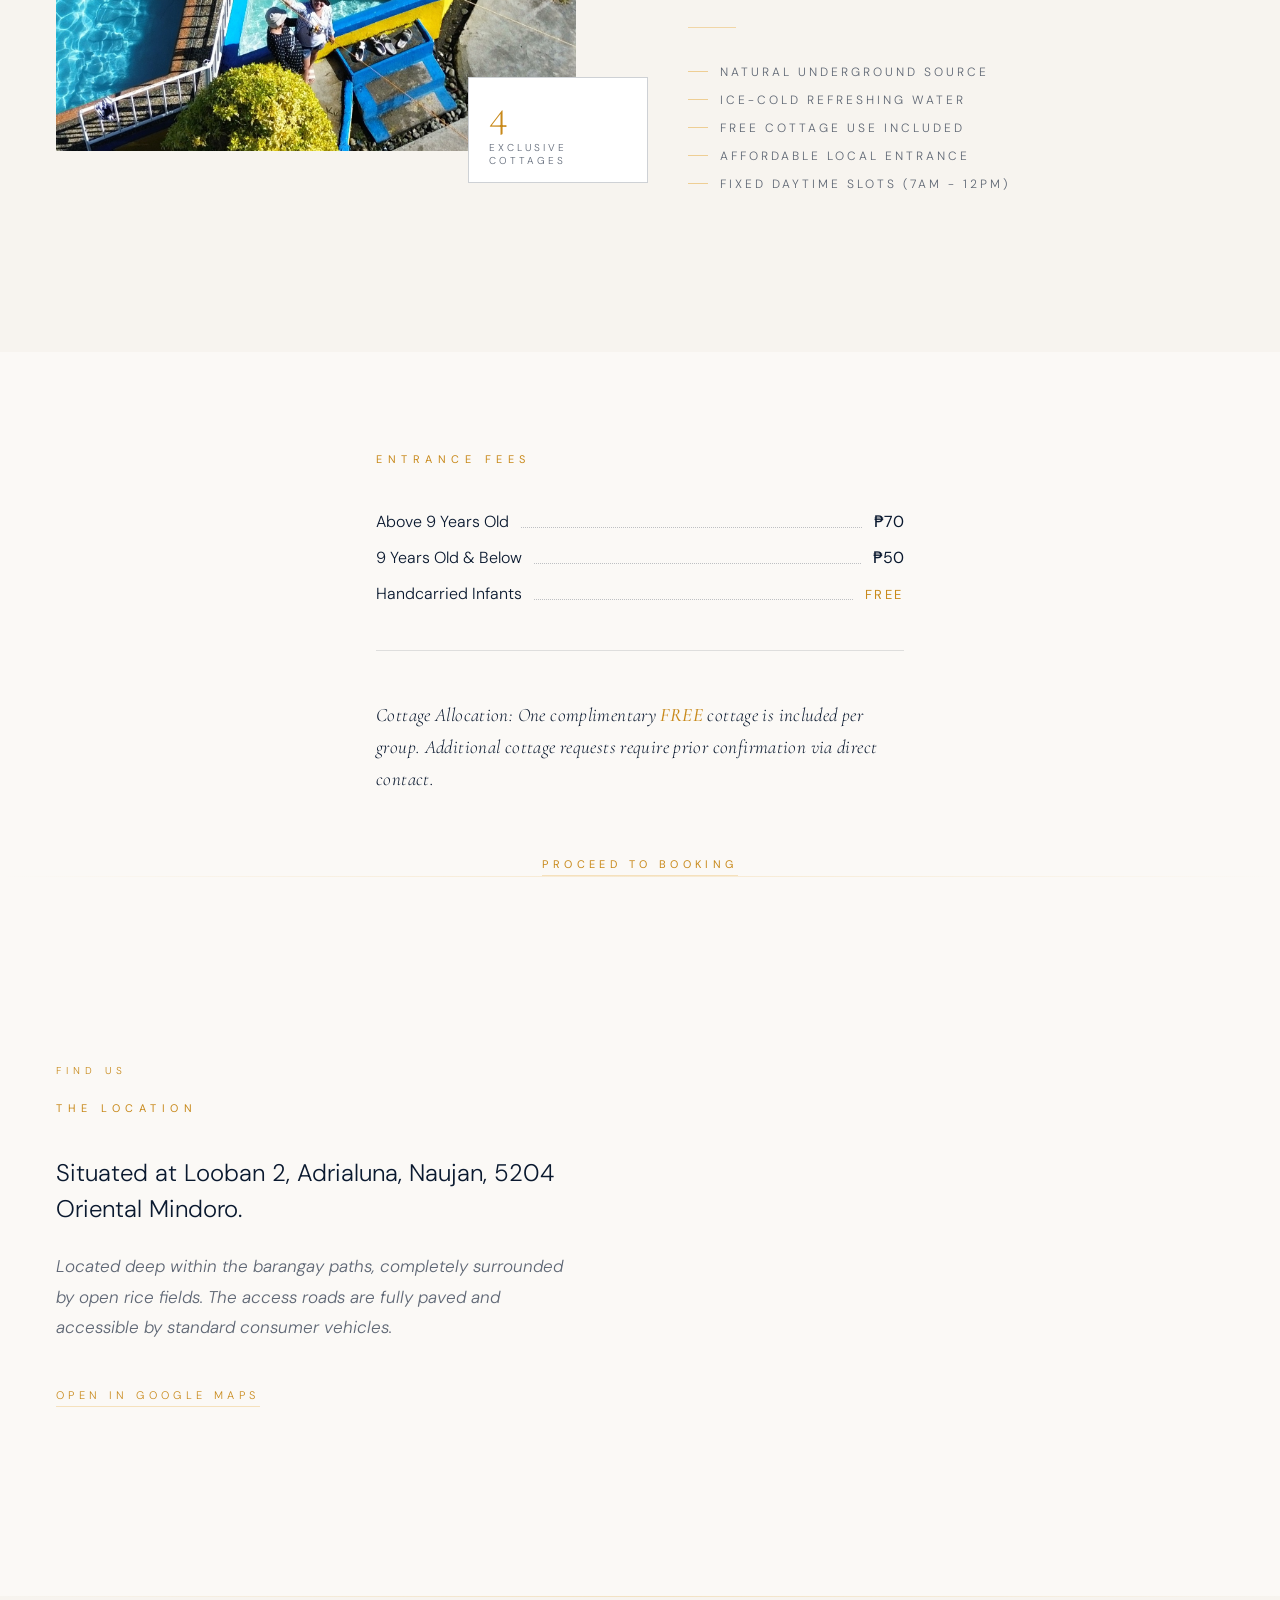
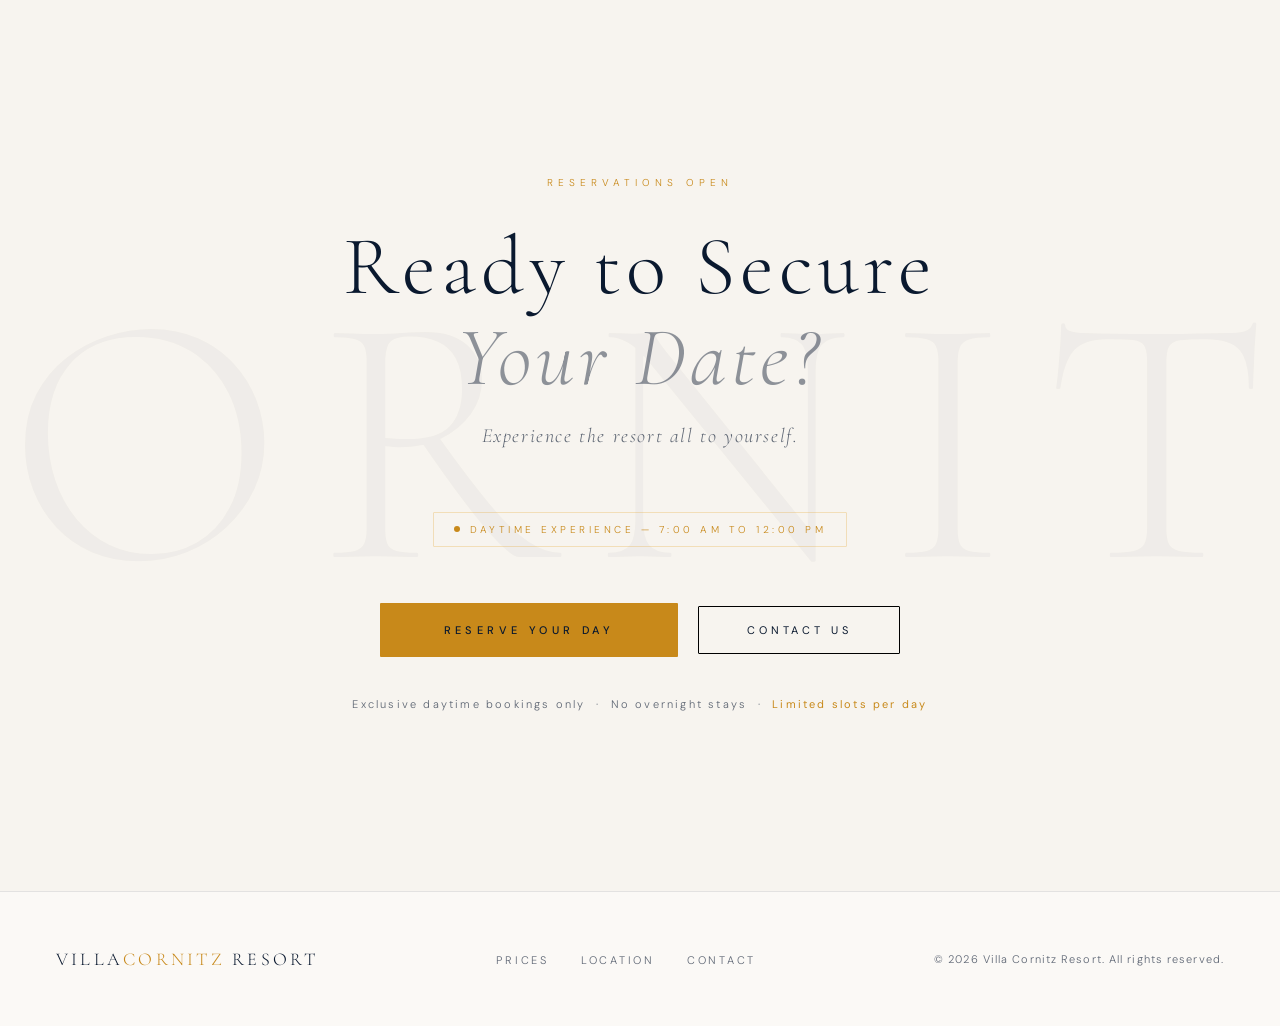
==== commit 3a3b27d5: "Refining" ====
--- a/index.html
+++ b/index.html
@@ -3,6 +3,12 @@
   <head>
     <meta charset="UTF-8" />
     <meta name="viewport" content="width=device-width, initial-scale=1.0" />
+
+    <meta property="og:title" content="Villa Cornitz Resort" />
+    <meta property="og:description" content="Your Private Tropical Escape." />
+    <meta property="og:image" content="your-preview-image.jpg" />
+    <meta property="og:url" content="https://yoursite.com" />
+
     <title>Villa Cornitz Resort</title>
     <link rel="preconnect" href="https://fonts.googleapis.com" />
     <link rel="preconnect" href="https://fonts.gstatic.com" crossorigin />
@@ -23,7 +29,7 @@
         <span></span>
       </button>
       <nav>
-        <a href="#rates">Rates</a>
+        <a href="#rates">Prices</a>
         <a href="#location">Location</a>
         <a href="#closing">Contact</a>
         <a href="booking.html" class="nav-cta">Book Now</a>
@@ -33,11 +39,18 @@
     <!-- SECTION 1: HERO -->
     <section id="hero">
       <div class="hero-video-wrap">
-        <video autoplay muted playsinline preload="auto" class="bg-video active" id="bg1">
-          <source src="Herobg1.webm" type="video/webm" />
+        <video
+          autoplay
+          muted
+          playsinline
+          preload="auto"
+          class="bg-video active"
+          id="bg1"
+        >
+          <source src="bg.webm" type="video/webm" />
         </video>
         <video muted playsinline preload="auto" class="bg-video" id="bg2">
-          <source src="Herobg2.webm" type="video/webm" />
+          <source src="bg1.webm" type="video/webm" />
         </video>
       </div>
       <div class="hero-content">
@@ -45,8 +58,8 @@
         <h1 class="hero-title">Villa Cornitz<br /><em>Mini Resort</em></h1>
         <p class="hero-subtitle">Your Private Tropical Escape.</p>
         <div>
-          <a href="#closing" class="btn-primary">Reserve Your Day</a>
-          <a href="#rates" class="btn-ghost">Explore Spaces</a>
+          <a href="booking.html" class="btn-primary">Reserve Your Day</a>
+          <a href="#rates" class="btn-ghost">View Prices</a>
         </div>
       </div>
       <div class="scroll-pulse">
@@ -73,16 +86,16 @@
           <div class="reveal reveal-delay-2">
             <p class="editorial-body">
               Villa Cornitz Resort is a public swim facility situated in a rural
-              barangay setting, surrounded by open fields. The property provides a
-              clean, accessible environment for local groups and families looking
-              to gather and swim.
+              barangay setting, surrounded by open fields. The property provides
+              a clean, accessible environment for local groups and families
+              looking to gather and swim.
             </p>
             <p class="editorial-body">
               The central feature of the resort is the swimming pool, which is
-              supplied continuously by a fresh, natural underground water source.
-              This source ensures the water remains consistently crystal clear and
-              naturally low in temperature, providing an efficient way to counter
-              the local climate at an affordable price point.
+              supplied continuously by a fresh, natural underground water
+              source. This source ensures the water remains consistently crystal
+              clear and naturally low in temperature, providing an efficient way
+              to counter the local climate at an affordable price point.
             </p>
           </div>
           <div class="editorial-rule reveal reveal-delay-2"></div>
@@ -100,7 +113,7 @@
     <!-- SECTION 3: ADMISSION & POLICIES -->
     <section id="rates">
       <div class="spaces-inner">
-        <h2 class="spaces-heading reveal">Admission &amp; Policies</h2>
+        <h2 class="spaces-heading reveal">Entrance Fees</h2>
 
         <div class="rates-list reveal reveal-delay-1">
           <div class="rate-row">
@@ -124,14 +137,15 @@
 
         <div class="spaces-policy reveal reveal-delay-2">
           <p>
-            Cottage Allocation: One complimentary <span class = "free-cotage">FREE</span> cottage is included per
-            group. Additional cottage requests require prior
-            confirmation via direct contact.
+            Cottage Allocation: One complimentary
+            <span class="free-cotage">FREE</span> cottage is included per group.
+            Additional cottage requests require prior confirmation via direct
+            contact.
           </p>
         </div>
 
         <div class="spaces-cta reveal reveal-delay-3">
-          <a href="#">Proceed to Booking</a>
+          <a href="booking.html">Proceed to Booking</a>
         </div>
       </div>
     </section>
@@ -147,8 +161,8 @@
           </p>
           <p class="location-env reveal reveal-delay-2">
             Located deep within the barangay paths, completely surrounded by
-            open rice fields. The access roads are fully paved and accessible
-            by standard consumer vehicles.
+            open rice fields. The access roads are fully paved and accessible by
+            standard consumer vehicles.
           </p>
           <a
             class="location-link reveal reveal-delay-3"
@@ -188,8 +202,13 @@
           <span>Daytime Experience — 7:00 AM to 12:00 PM</span>
         </div>
         <div class="closing-cta-group reveal stagger-children">
-          <a href="#" class="btn-gold-large">Reserve Your Day</a>
-          <a href="#" class="btn-ghost second" style="margin-left: 0"
+          <a href="booking.html" class="btn-gold-large">Reserve Your Day</a>
+          <a
+            href="https://m.me/villa.cornitz.resort"
+            rel="noopener"
+            target="_blank"
+            class="btn-ghost second"
+            style="margin-left: 0"
             >Contact Us</a
           >
         </div>
@@ -204,7 +223,7 @@
     <footer>
       <div class="footer-logo">Villa<span>Cornitz</span> Resort</div>
       <ul class="footer-links">
-        <li><a href="#rates">Rates</a></li>
+        <li><a href="#rates">Prices</a></li>
         <li><a href="#location">Location</a></li>
         <li><a href="#closing">Contact</a></li>
       </ul>
@@ -214,11 +233,20 @@
     </footer>
 
     <!-- FLOATING ACTION BUTTON -->
-    <a href="https://m.me/villa.cornitz.resort" class="fab" target="_blank" rel="noopener" aria-label="Chat with us">
-      <svg width="24" height="24" viewBox="0 0 24 24" fill="none" xmlns="http://www.w3.org/2000/svg">
-        <path d="M20 2H4C2.9 2 2 2.9 2 4V22L6 18H20C21.1 18 22 17.1 22 16V4C22 2.9 21.1 2 20 2Z" fill="white"/>
-        <path d="M10 9H8V12H10V9ZM16 9H14V12H16V9Z" fill="#0A192F"/>
-      </svg>
+    <a
+      href="https://m.me/villa.cornitz.resort"
+      class="fab"
+      target="_blank"
+      rel="noopener"
+      aria-label="Chat with us"
+    >
+      <img
+        src="messenger.png"
+        alt=""
+        width="28"
+        height="28"
+        style="filter: brightness(0) invert(1)"
+      />
     </a>
 
     <script src="script.js"></script>
--- a/styles.css
+++ b/styles.css
@@ -11,11 +11,11 @@
   --cream: #fbf9f6;
   --cream-alt: #f7f4ef;
   --navy: #0a192f;
-  --gold: #e5a93b;
-  --gold-light: #f0c46a;
+  --gold: #c8891a;
+  --gold-light: #e5a93b;
   --gold-dim: rgba(229, 169, 59, 0.15);
   --text-body: #0a192f;
-  --text-muted: rgba(10, 25, 47, 0.5);
+  --text-muted: rgba(10, 25, 47, 0.65);
   --border-light: rgba(10, 25, 47, 0.1);
   --border-medium: rgba(10, 25, 47, 0.2);
   --serif: "Cormorant Garamond", Georgia, serif;
@@ -100,19 +100,21 @@
 }
 .nav-cta {
   padding: 10px 24px;
-  display: flex;
-  align-items: center;
-  justify-content: center;
+  background: var(--gold);
+  color: var(--navy) !important;
   border: 1px solid var(--gold);
-  color: var(--gold) !important;
   border-radius: 1px;
+  font-weight: 500;
   transition:
     background 0.3s,
-    color 0.3s !important;
+    transform 0.2s,
+    box-shadow 0.3s;
 }
 .nav-cta:hover {
-  background: var(--gold);
-  color: var(--navy) !important;
+  background: var(--gold-light);
+  border-color: var(--gold-light);
+  transform: translateY(-1px);
+  box-shadow: 0 6px 20px rgba(229, 169, 59, 0.3);
 }
 
 /* ── HERO ── */
@@ -135,15 +137,17 @@
   z-index: 0;
   overflow: hidden;
 }
+.bg-video {
+  filter: brightness(1.0);
+}
 .hero-video-wrap .bg-video {
   position: absolute;
   inset: 0;
   width: 100%;
   height: 100%;
   object-fit: cover;
-  transform: translateY(70px);
+  transform: translateY(0px);
   opacity: 0.01;
-  
 }
 .hero-video-wrap .bg-video.active {
   opacity: 1;
@@ -155,10 +159,10 @@
   inset: 0;
   background: linear-gradient(
     to bottom,
-    rgba(5, 12, 26, 0) 0%,
-    rgba(5, 12, 26, 0) 40%,
-    rgba(5, 12, 26, 0) 70%,
-    rgba(5, 12, 26, 0) 100%
+    rgba(5, 12, 26, 0.72) 0%,
+    rgba(5, 12, 26, 0.4) 20%,
+    rgba(5, 12, 26, 0.65) 50%,
+    rgba(5, 12, 26, 0.82) 100%
   );
 }
 
@@ -170,8 +174,8 @@
 }
 .hero-eyebrow {
   font-family: var(--sans);
-  font-size: 11px;
-  font-weight: 400;
+  font-size: 14px;
+  font-weight: bold;
   letter-spacing: 0.5em;
   text-transform: uppercase;
   color: var(--gold);
@@ -179,7 +183,7 @@
   opacity: 0;
   transform: translateY(16px);
   animation: fadeUp 1s 0.3s forwards;
-  text-shadow: 0 2px 12px rgba(251, 249, 246, 0.8);
+  text-shadow: 0 2px 12px rgba(136, 87, 13, 0.466);
 }
 .hero-title {
   font-family: var(--serif);
@@ -442,7 +446,7 @@
 .editorial-body {
   font-family: var(--sans);
   font-size: 15px;
-  font-weight: 300;
+  font-weight: 400;
   line-height: 1.9;
   color: var(--text-body);
   margin-bottom: 20px;
@@ -478,6 +482,9 @@
 }
 
 /* ── SECTION 3: ADMISSION & POLICIES ── */
+#rates {
+  scroll-margin-top: 120px;
+}
 #spaces {
   padding: 120px 0;
   background: var(--cream);
@@ -500,8 +507,9 @@
 .spaces-inner {
   max-width: 640px;
   margin: 0 auto;
-  margin-top: 20px;
+  margin-top: 0px;
   padding: 0 56px;
+  margin-top: 100px;
 }
 .spaces-heading {
   font-family: var(--sans);
@@ -568,7 +576,7 @@
   color: var(--text-body);
   letter-spacing: 0.02em;
 }
-.spaces-policy p span{
+.spaces-policy p span {
   color: var(--gold);
   font-weight: 500;
 }
@@ -649,7 +657,7 @@
   margin-bottom: 40px;
 }
 .location-address {
-  font-family: var(--serif);
+  font-family: var(--sans);
   font-size: 24px;
   font-weight: 300;
   line-height: 1.5;
@@ -657,7 +665,7 @@
   margin-bottom: 24px;
 }
 .location-env {
-  font-family: var(--serif);
+  font-family: var(--sans);
   font-size: 17px;
   font-weight: 300;
   font-style: italic;
@@ -690,8 +698,8 @@
   width: 100%;
   min-height: 400px;
   overflow: hidden;
-  filter: grayscale(100%) invert(92%) sepia(4%) saturate(400%) hue-rotate(320deg)
-    brightness(95%) contrast(95%);
+  filter: grayscale(100%) invert(92%) sepia(4%) saturate(400%)
+    hue-rotate(320deg) brightness(95%) contrast(95%);
 }
 .location-map-frame iframe {
   width: 100%;
--- a/responsive.css
+++ b/responsive.css
@@ -217,6 +217,11 @@
     align-items: center;
     gap: 16px;
   }
+  .btn-primary,
+  .btn-ghost,
+  .btn-gold-large {
+    font-size: 13px;
+  }
 
   /* ── Closing CTA ── */
   .closing-cta-group {
@@ -231,6 +236,7 @@
     flex-direction: row;
     gap: 10px;
     padding: 10px 20px;
+    margin-bottom: 40px;
   }
 
   /* ── Footer ── */
@@ -249,7 +255,7 @@
 /* ── SMALL MOBILE (< 480px) ── */
 @media (max-width: 480px) {
   header {
-    padding: 14px 20px;
+    padding: 24px 20px;
   }
   .logo {
     font-size: 18px;
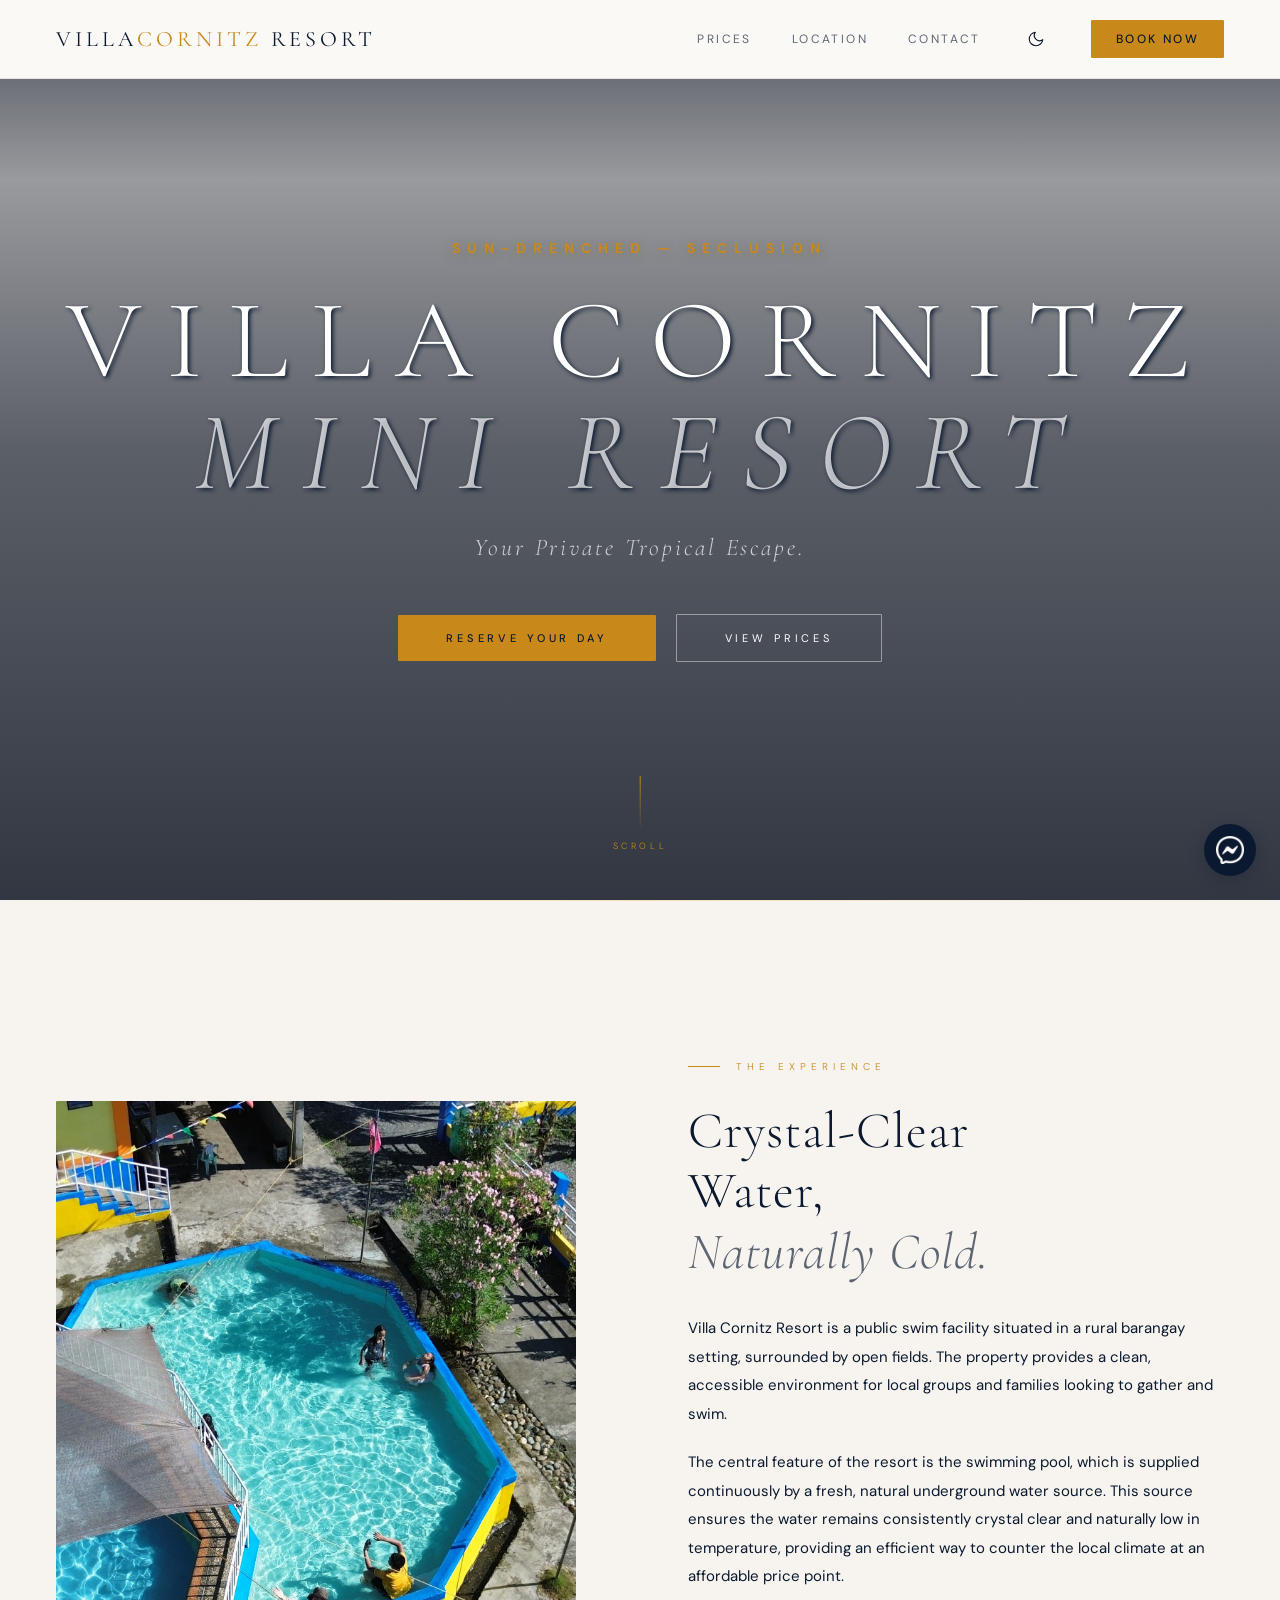
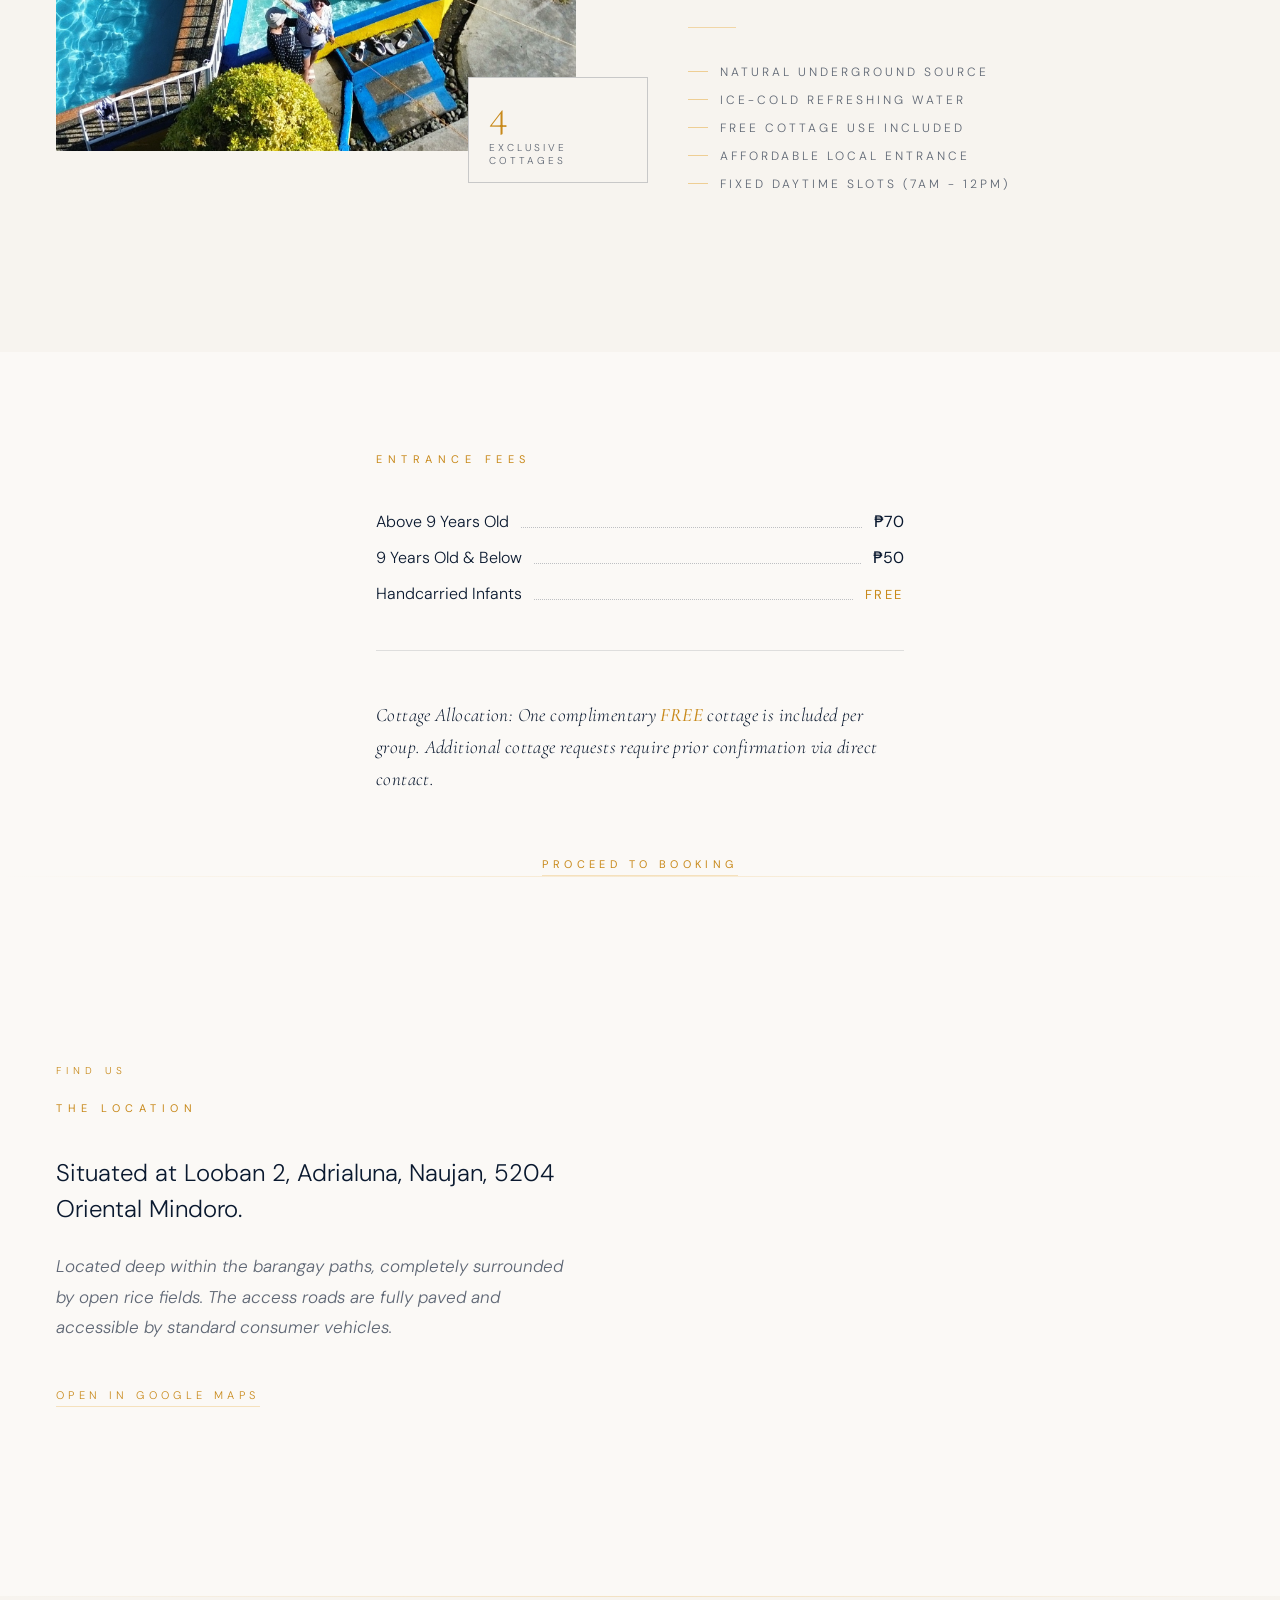
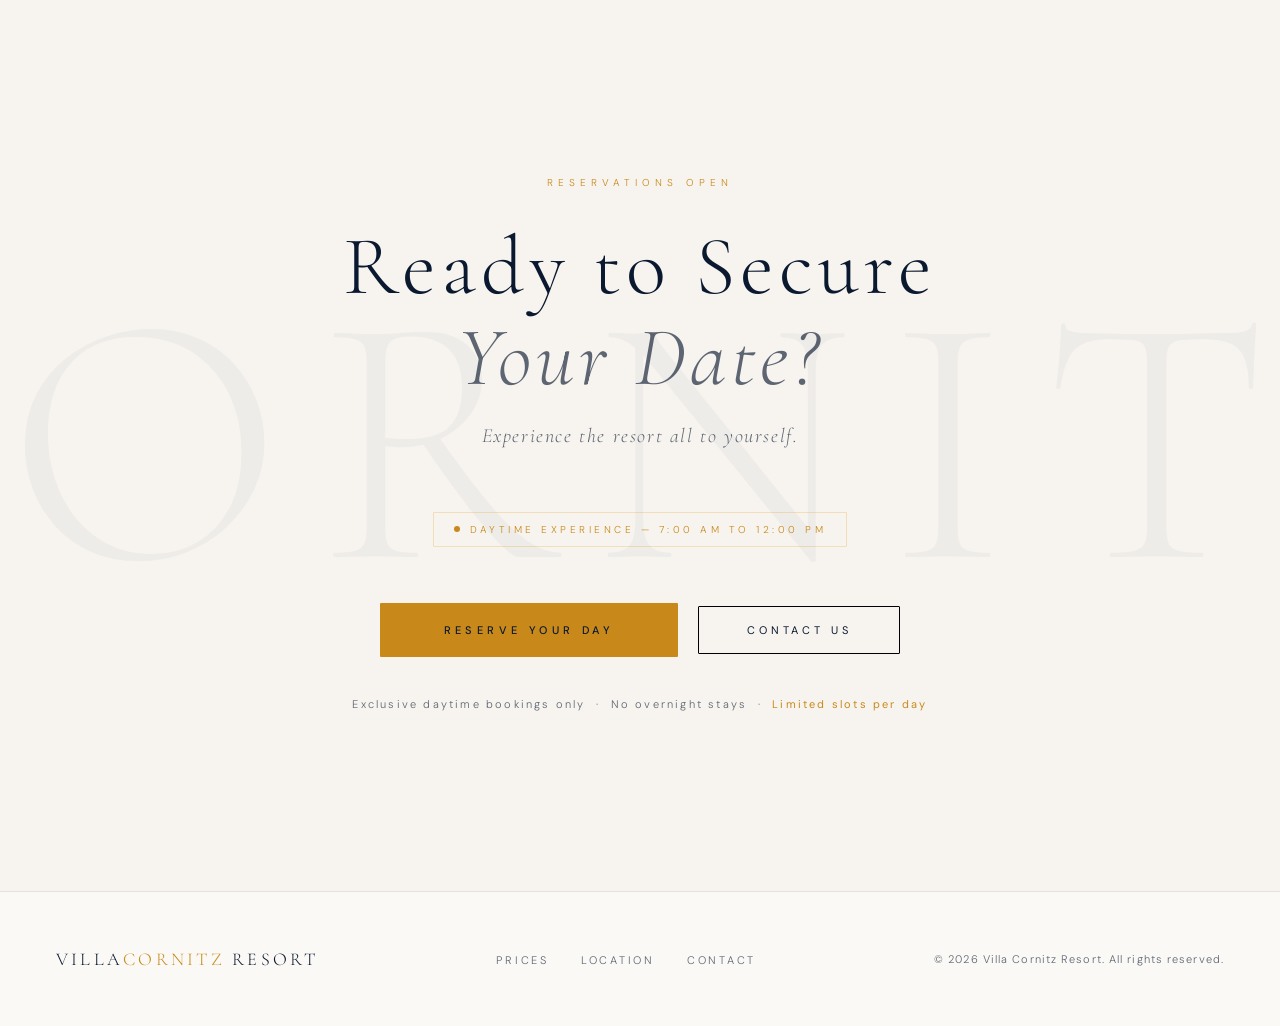
==== commit ada0d645: "Dark Theme" ====
--- a/index.html
+++ b/index.html
@@ -32,6 +32,11 @@
         <a href="#rates">Prices</a>
         <a href="#location">Location</a>
         <a href="#closing">Contact</a>
+        <button id="theme-toggle" aria-label="Toggle Dark Mode">
+          <svg xmlns="http://www.w3.org/2000/svg" width="18" height="18" viewBox="0 0 24 24">
+            <path d="M21 12.79A9 9 0 1 1 11.21 3 7 7 0 0 0 21 12.79z"/>
+          </svg>
+        </button>
         <a href="booking.html" class="nav-cta">Book Now</a>
       </nav>
     </header>
@@ -250,5 +255,6 @@
     </a>
 
     <script src="script.js"></script>
+    <script src="theme.js"></script>
   </body>
 </html>
--- a/styles.css
+++ b/styles.css
@@ -8,6 +8,12 @@
 }
 
 :root {
+  --bg-color: #fbf9f6;
+  --bg-surface: #f7f4ef;
+  --text-main: #0a192f;
+  --text-muted: rgba(10, 25, 47, 0.65);
+  --border-color: rgba(10, 25, 47, 0.1);
+
   --cream: #fbf9f6;
   --cream-alt: #f7f4ef;
   --navy: #0a192f;
@@ -15,11 +21,26 @@
   --gold-light: #e5a93b;
   --gold-dim: rgba(229, 169, 59, 0.15);
   --text-body: #0a192f;
-  --text-muted: rgba(10, 25, 47, 0.65);
   --border-light: rgba(10, 25, 47, 0.1);
   --border-medium: rgba(10, 25, 47, 0.2);
   --serif: "Cormorant Garamond", Georgia, serif;
   --sans: "DM Sans", sans-serif;
+}
+
+/* ── DARK THEME ── */
+[data-theme="dark"] {
+  --bg-color: #0d0d0d;
+  --bg-surface: #1a1a1a;
+  --text-main: #f2f2f2;
+  --text-muted: #8c8c8c;
+  --border-color: rgba(255, 255, 255, 0.08);
+
+  --cream: #0d0d0d;
+  --cream-alt: #1a1a1a;
+  --navy: #f2f2f2;
+  --text-body: #f2f2f2;
+  --border-light: rgba(255, 255, 255, 0.08);
+  --border-medium: rgba(255, 255, 255, 0.15);
 }
 
 html {
@@ -59,14 +80,14 @@
   justify-content: space-between;
   backdrop-filter: blur(10px) saturate(1.2);
   -webkit-backdrop-filter: blur(10px) saturate(1.2);
-  background: rgb(251, 249, 246);
+  background: var(--cream);
   border-bottom: 0.5px solid var(--border-light);
   transition:
     background 0.4s ease,
     padding 0.4s ease;
 }
 header.scrolled {
-  background: rgba(251, 249, 246, 0.95);
+  background: var(--cream);
   padding: 14px 56px;
 }
 .logo {
@@ -91,7 +112,7 @@
   font-weight: 400;
   letter-spacing: 0.2em;
   text-transform: uppercase;
-  color: rgba(10, 25, 47, 0.75);
+  color: var(--text-muted);
   text-decoration: none;
   transition: color 0.3s;
 }
@@ -115,6 +136,30 @@
   border-color: var(--gold-light);
   transform: translateY(-1px);
   box-shadow: 0 6px 20px rgba(229, 169, 59, 0.3);
+}
+
+/* ── THEME TOGGLE ── */
+#theme-toggle {
+  background: transparent;
+  border: none;
+  cursor: pointer;
+  padding: 6px;
+  display: flex;
+  align-items: center;
+  justify-content: center;
+  color: var(--navy);
+  transition: color 0.3s;
+}
+#theme-toggle:hover {
+  color: var(--gold);
+}
+#theme-toggle svg {
+  display: block;
+  stroke: currentColor;
+  fill: none;
+  stroke-width: 1.5;
+  stroke-linecap: round;
+  stroke-linejoin: round;
 }
 
 /* ── HERO ── */
@@ -391,7 +436,7 @@
   position: absolute;
   bottom: -32px;
   right: -8px;
-  background: #ffffff;
+  background: var(--bg-surface);
   border: 1px solid var(--border-medium);
   padding: 15px 20px;
   width: 180px;
@@ -441,7 +486,7 @@
 }
 .editorial-heading em {
   font-style: italic;
-  color: rgba(10, 25, 47, 0.5);
+  color: var(--text-muted);
 }
 .editorial-body {
   font-family: var(--sans);
@@ -765,7 +810,8 @@
   font-family: var(--serif);
   font-size: 28vw;
   font-weight: 300;
-  color: rgba(10, 25, 47, 0.03);
+  color: var(--text-muted);
+  opacity: 0.05;
   white-space: nowrap;
   pointer-events: none;
   user-select: none;
@@ -798,7 +844,7 @@
 }
 .closing-heading em {
   font-style: italic;
-  color: rgba(10, 25, 47, 0.45);
+  color: var(--text-muted);
 }
 .closing-sub {
   font-family: var(--serif);
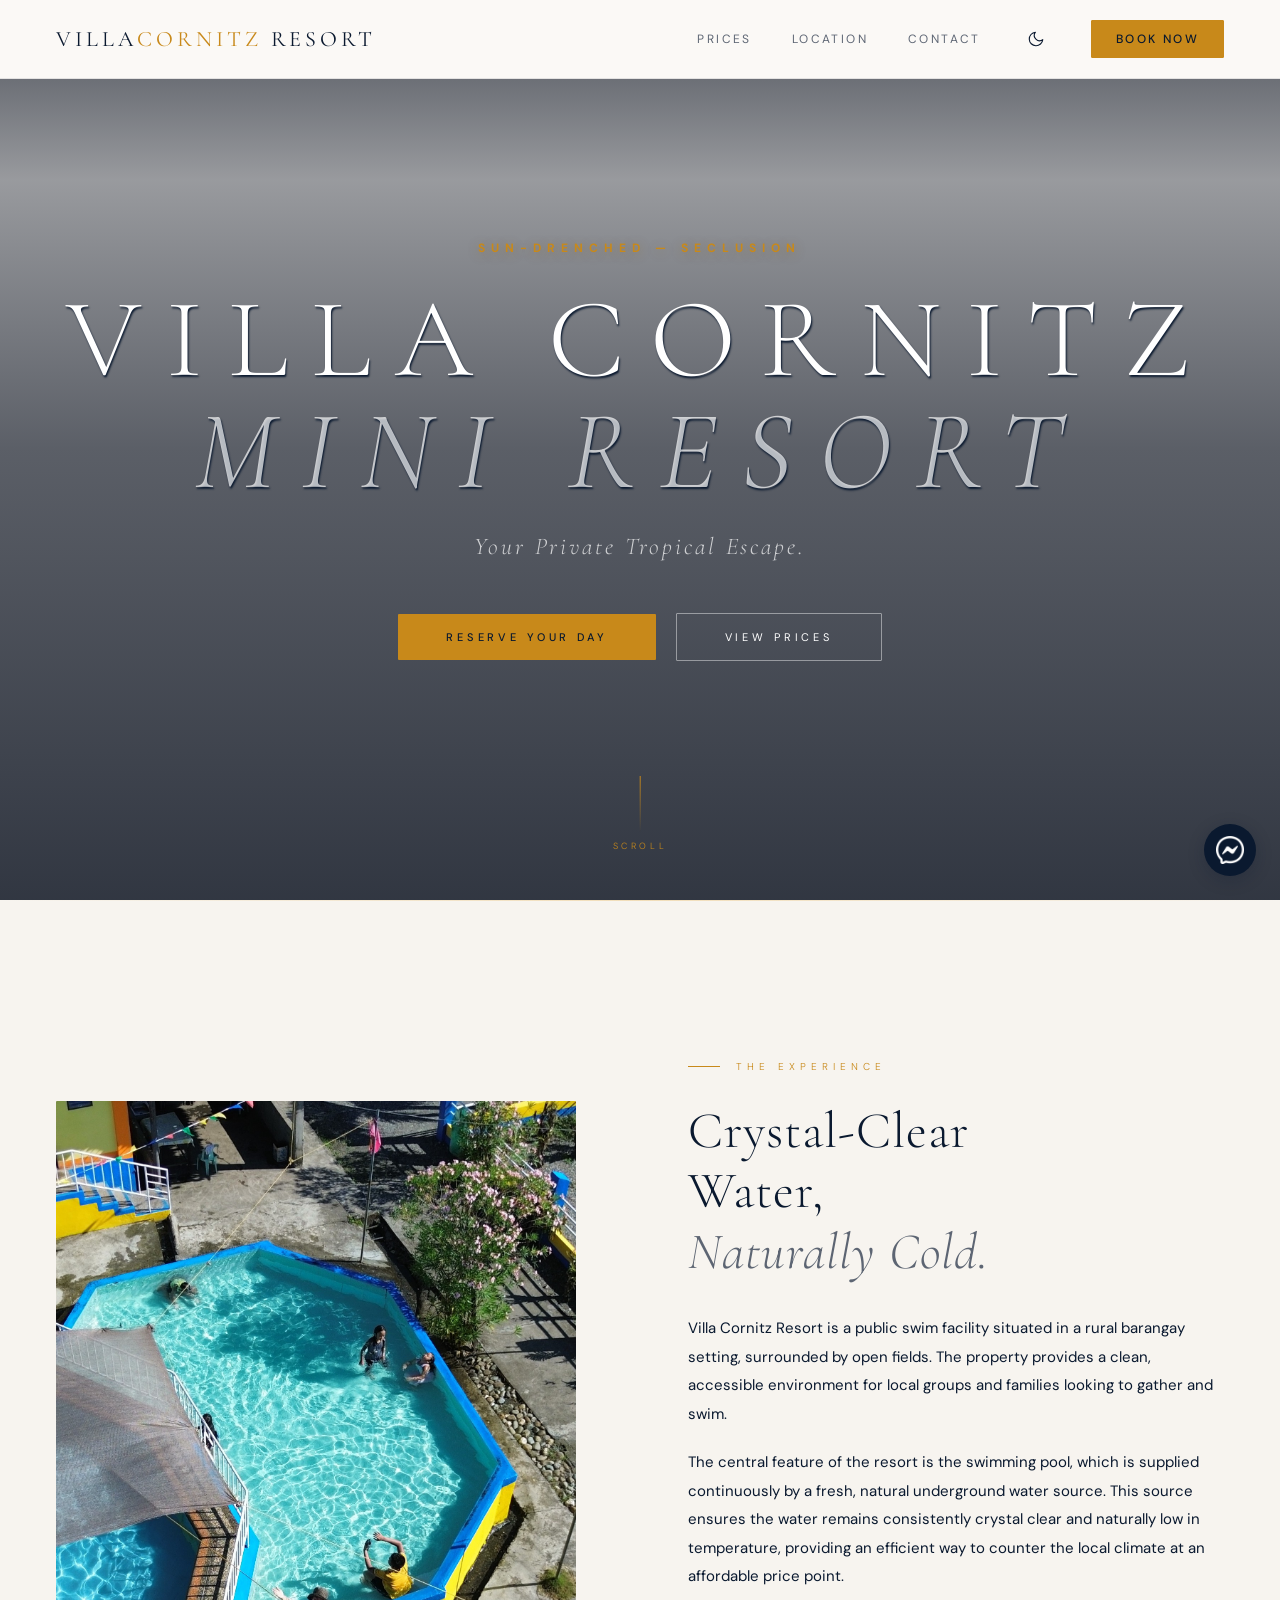
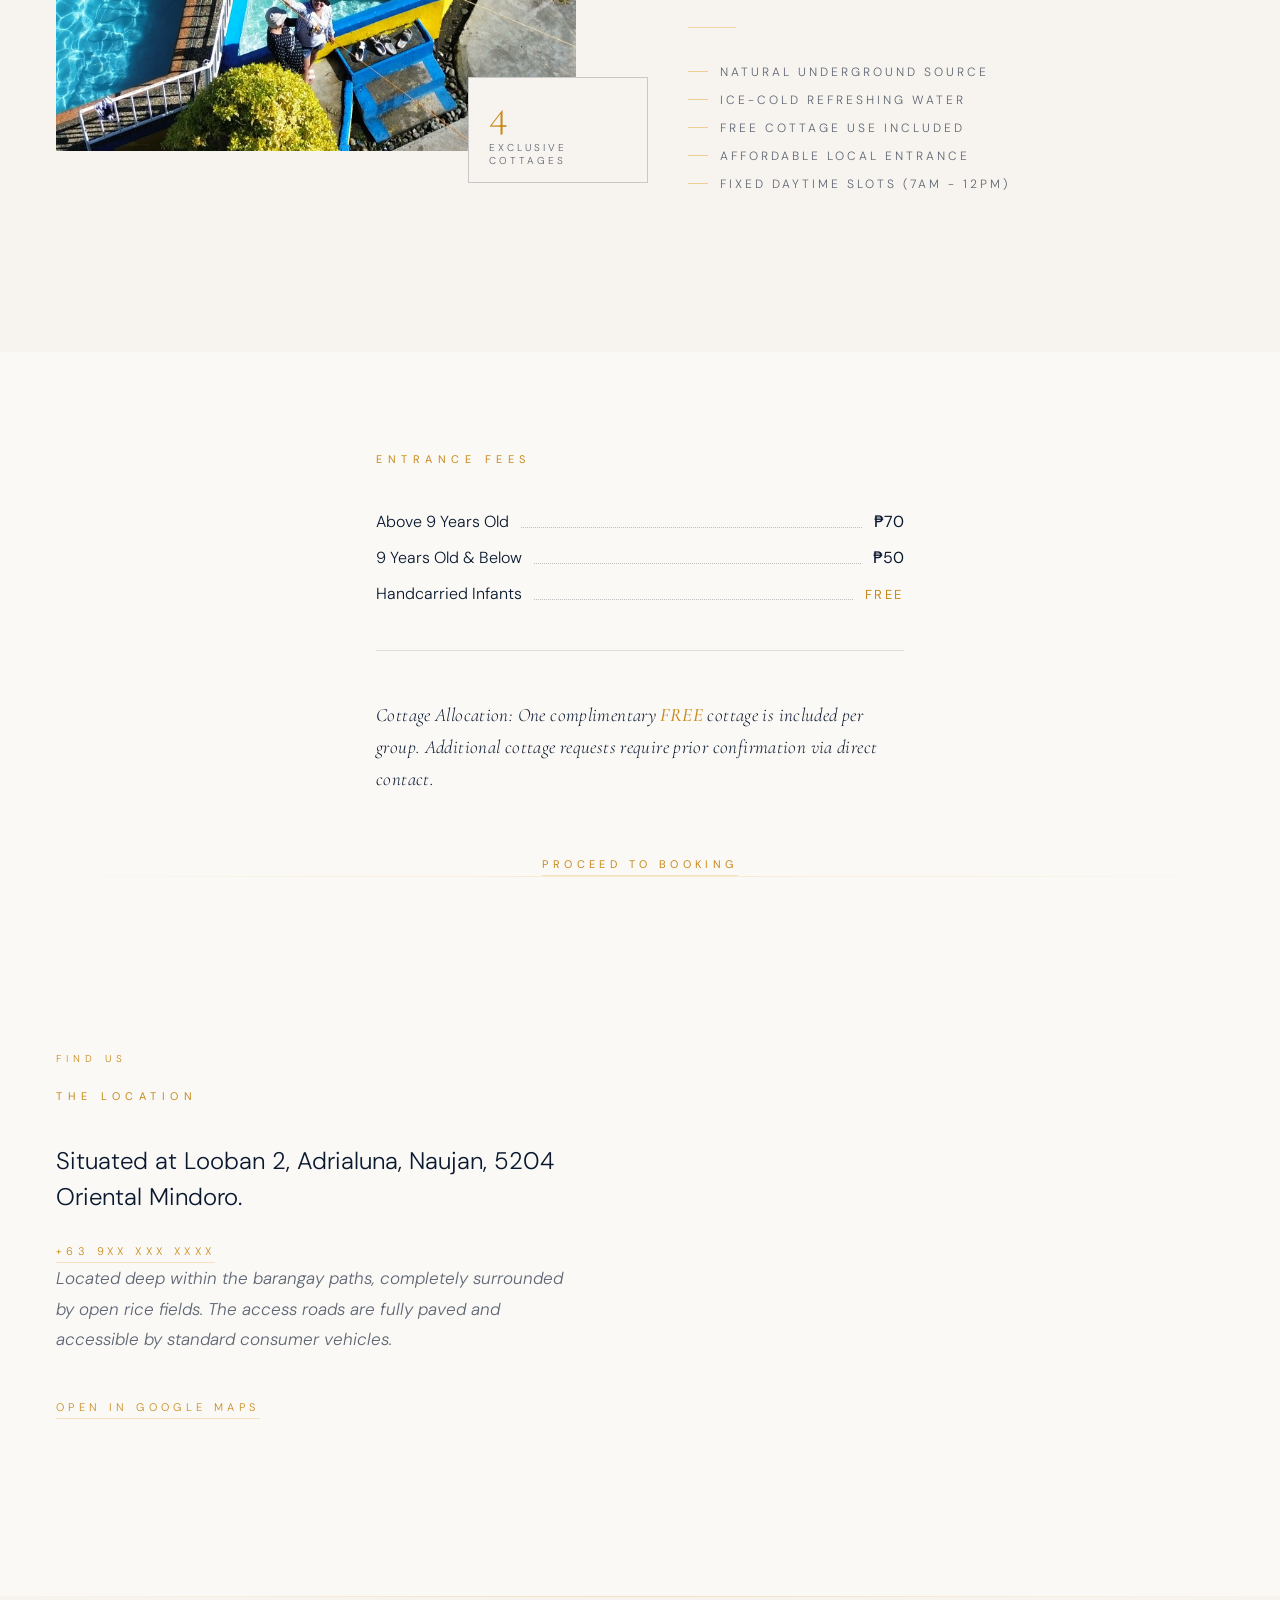
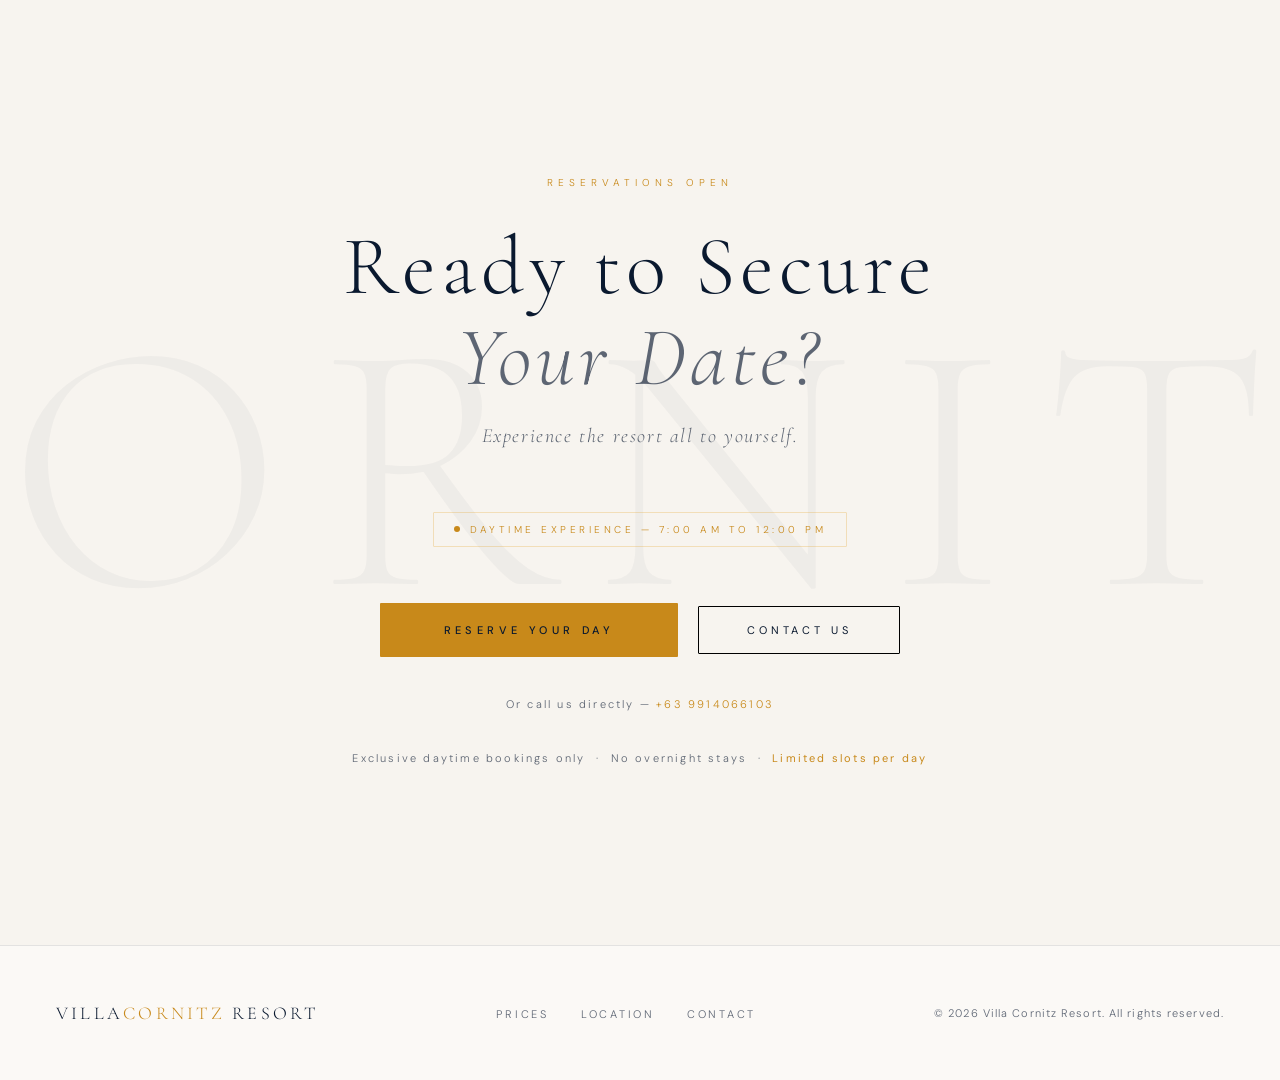
==== commit 6faac6f3: "minor fixes" ====
--- a/index.html
+++ b/index.html
@@ -33,8 +33,13 @@
         <a href="#location">Location</a>
         <a href="#closing">Contact</a>
         <button id="theme-toggle" aria-label="Toggle Dark Mode">
-          <svg xmlns="http://www.w3.org/2000/svg" width="18" height="18" viewBox="0 0 24 24">
-            <path d="M21 12.79A9 9 0 1 1 11.21 3 7 7 0 0 0 21 12.79z"/>
+          <svg
+            xmlns="http://www.w3.org/2000/svg"
+            width="18"
+            height="18"
+            viewBox="0 0 24 24"
+          >
+            <path d="M21 12.79A9 9 0 1 1 11.21 3 7 7 0 0 0 21 12.79z" />
           </svg>
         </button>
         <a href="booking.html" class="nav-cta">Book Now</a>
@@ -164,6 +169,12 @@
           <p class="location-address reveal reveal-delay-2">
             Situated at Looban 2, Adrialuna, Naujan, 5204 Oriental Mindoro.
           </p>
+          <a
+            class="location-link reveal reveal-delay-2"
+            href="tel:+639XXXXXXXXX"
+          >
+            +63 9XX XXX XXXX
+          </a>
           <p class="location-env reveal reveal-delay-2">
             Located deep within the barangay paths, completely surrounded by
             open rice fields. The access roads are fully paved and accessible by
@@ -218,6 +229,9 @@
           >
         </div>
         <p class="closing-note reveal reveal-delay-1">
+  Or call us directly — <a href="tel:+639914066103" style="color: var(--gold);">+63 9914066103</a>
+</p>
+        <p class="closing-note reveal reveal-delay-1">
           Exclusive daytime bookings only &nbsp;·&nbsp; No overnight stays
           &nbsp;·&nbsp; <strong>Limited slots per day</strong>
         </p>
@@ -232,6 +246,7 @@
         <li><a href="#location">Location</a></li>
         <li><a href="#closing">Contact</a></li>
       </ul>
+
       <p class="footer-copy">
         &copy; 2026 Villa Cornitz Resort. All rights reserved.
       </p>
@@ -245,13 +260,7 @@
       rel="noopener"
       aria-label="Chat with us"
     >
-      <img
-        src="messenger.png"
-        alt=""
-        width="28"
-        height="28"
-        style="filter: brightness(0) invert(1)"
-      />
+      <img src="messenger.png" class="mes" alt="" width="28" height="28" />
     </a>
 
     <script src="script.js"></script>
--- a/styles.css
+++ b/styles.css
@@ -13,7 +13,7 @@
   --text-main: #0a192f;
   --text-muted: rgba(10, 25, 47, 0.65);
   --border-color: rgba(10, 25, 47, 0.1);
-
+  --dark-black: rgba(0,0,0,1);
   --cream: #fbf9f6;
   --cream-alt: #f7f4ef;
   --navy: #0a192f;
@@ -34,7 +34,7 @@
   --text-main: #f2f2f2;
   --text-muted: #8c8c8c;
   --border-color: rgba(255, 255, 255, 0.08);
-
+  --dark-black:white;
   --cream: #0d0d0d;
   --cream-alt: #1a1a1a;
   --navy: #f2f2f2;
@@ -219,7 +219,7 @@
 }
 .hero-eyebrow {
   font-family: var(--sans);
-  font-size: 14px;
+  font-size: 12px;
   font-weight: bold;
   letter-spacing: 0.5em;
   text-transform: uppercase;
@@ -238,7 +238,7 @@
   text-transform: uppercase;
   line-height: 1;
   color: white;
-  text-shadow: 2px 2px 4px var(--navy);
+  text-shadow: 1px 2px 2px var(--navy);
   margin-bottom: 24px;
   opacity: 0;
   transform: translateY(24px);
@@ -305,23 +305,24 @@
   margin-left: 16px;
   opacity: 0;
   animation: fadeUp 1s 1.3s forwards;
+  transition: ease 0.3s;
 }
 .btn-ghost.second {
   color: var(--navy);
   animation: fadeUp 1s 0s forwards;
-  border: 1px solid black;
+  border: 1px solid var(--dark-black);
 }
 
 .btn-ghost:hover {
-  background: white;
-  color: var(--navy);
-  border-color: white;
+  background: var(--dark-black);
+  color: var(--bg-color);
+  border: none;
   transform: translateY(-2px);
-  transition: ease 0.25s;
+  transition: ease 0.3s;
 }
 .btn-ghost.second:hover {
-  background-color: black;
-  color: white;
+  background-color: var(--dark-black);
+  color: var(--bg-color);
   transition: ease 0.25s;
 }
 /* Scroll indicator */
@@ -772,6 +773,12 @@
     box-shadow 0.25s ease;
   text-decoration: none;
 }
+.mes{
+  filter: brightness(0) invert(1);
+
+}
+
+.fab img 
 .fab:hover {
   transform: translateY(-3px) scale(1.05);
   box-shadow: 0 8px 28px rgba(10, 25, 47, 0.35);
@@ -898,7 +905,9 @@
   color: var(--gold);
   font-weight: 400;
 }
-
+.closing-note a {
+  text-decoration: none;
+}
 /* ── FOOTER ── */
 footer {
   padding: 56px;
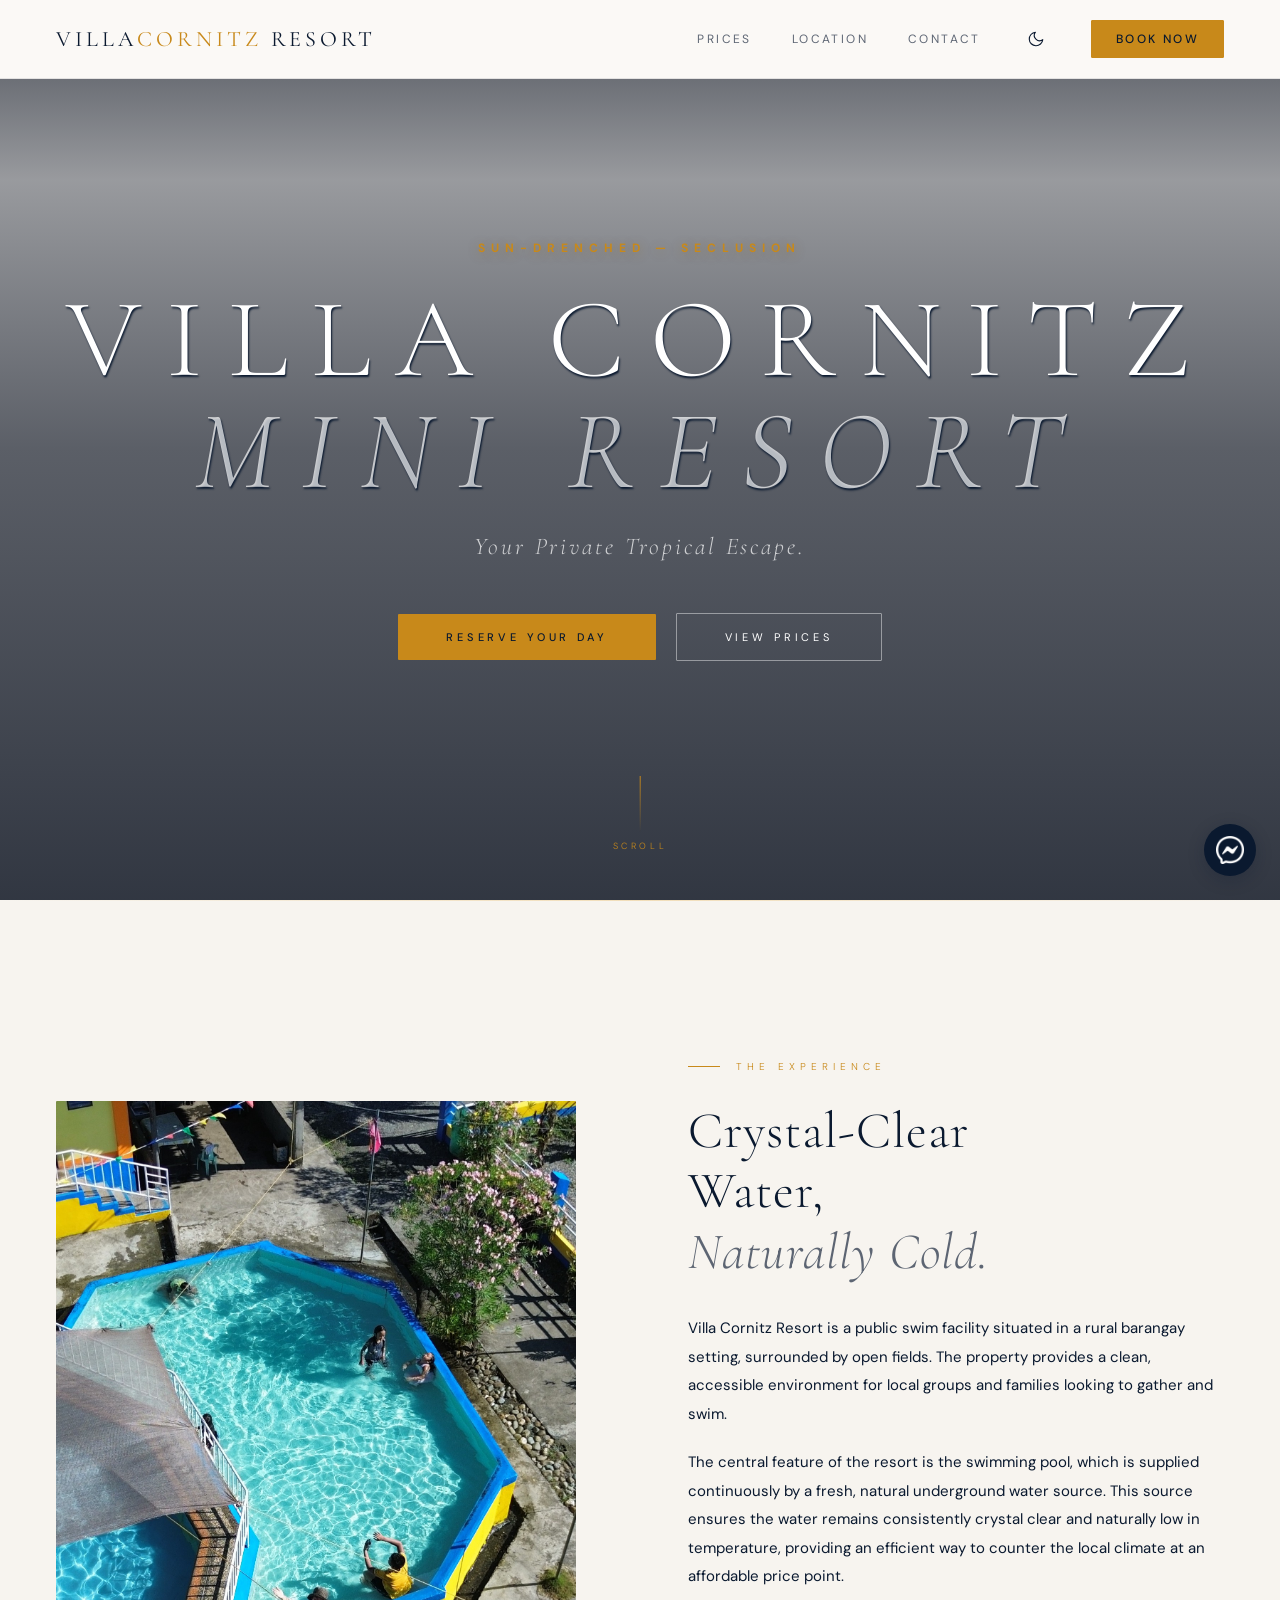
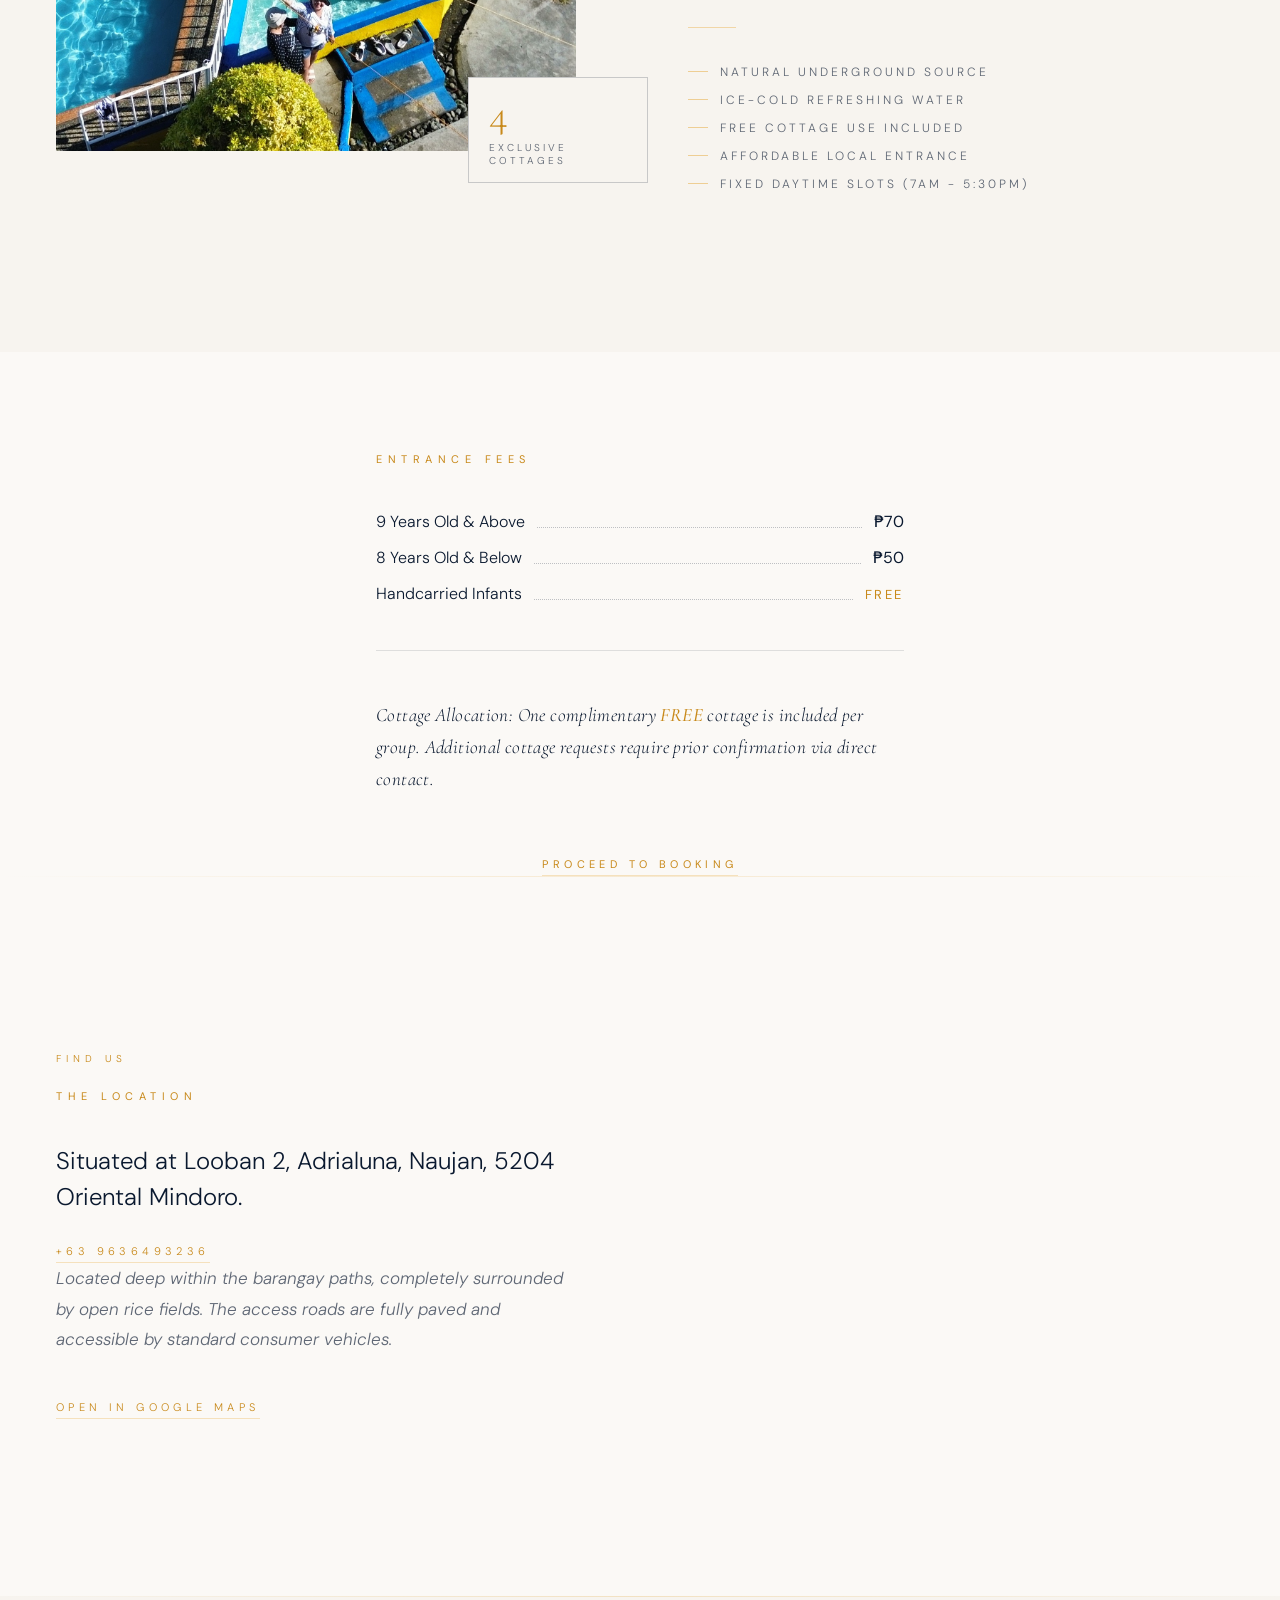
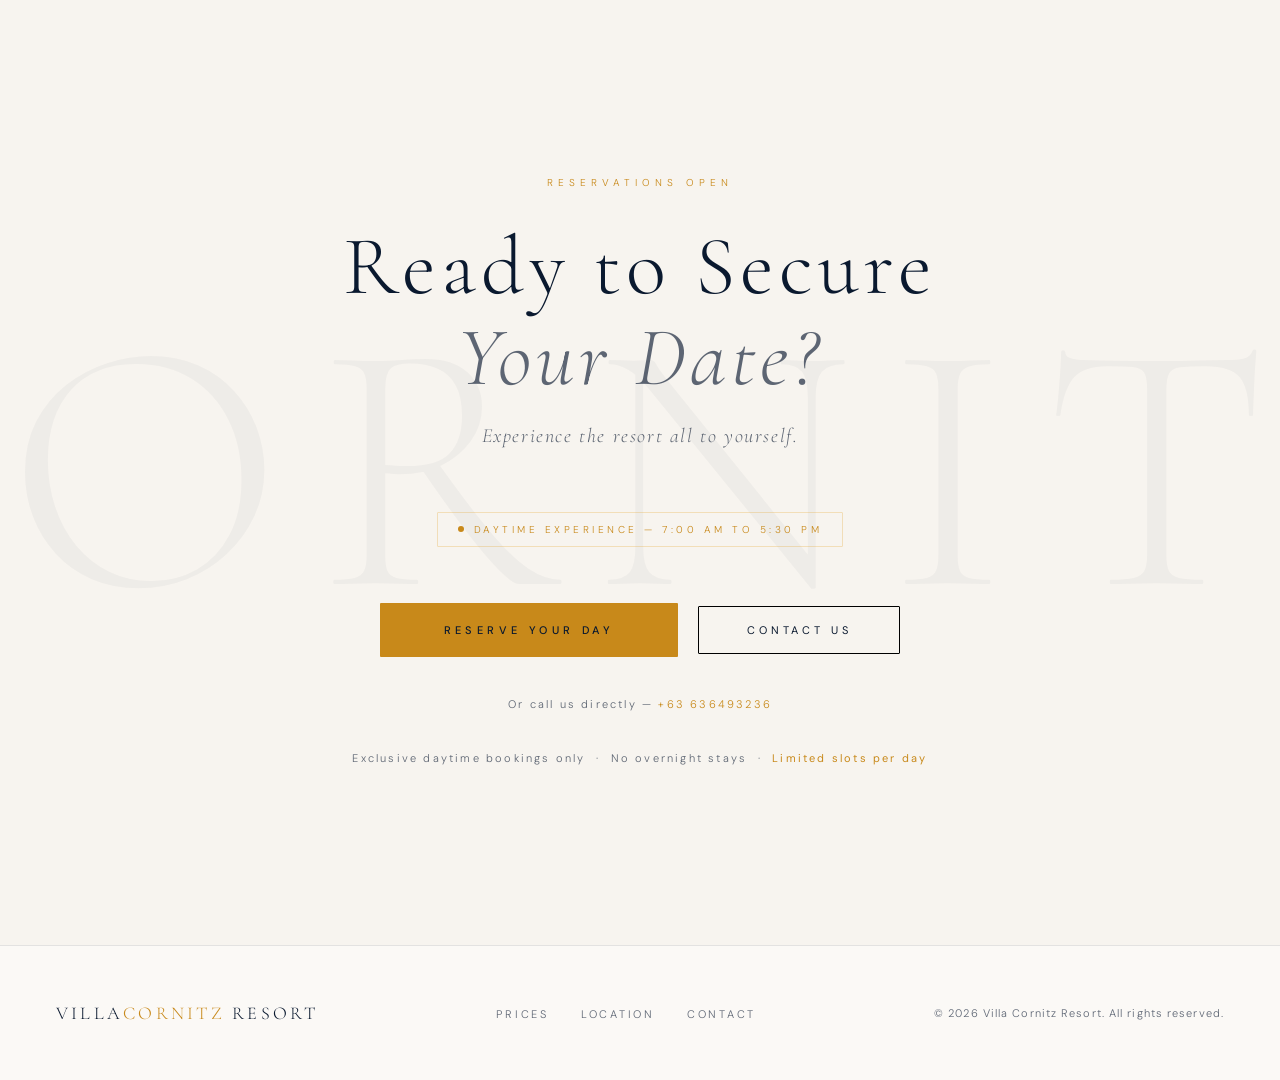
==== commit 37dca48f: "Price changes and default light mode" ====
--- a/index.html
+++ b/index.html
@@ -6,8 +6,8 @@
 
     <meta property="og:title" content="Villa Cornitz Resort" />
     <meta property="og:description" content="Your Private Tropical Escape." />
-    <meta property="og:image" content="your-preview-image.jpg" />
-    <meta property="og:url" content="https://yoursite.com" />
+    <meta property="og:image" content="https://villacornitz.vercel.app/editorial1.jpg" />
+    <meta property="og:url" content="https://villacornitz.vercel.app" />
 
     <title>Villa Cornitz Resort</title>
     <link rel="preconnect" href="https://fonts.googleapis.com" />
@@ -114,7 +114,7 @@
             <li>ICE-COLD REFRESHING WATER</li>
             <li>FREE COTTAGE USE INCLUDED</li>
             <li>AFFORDABLE LOCAL ENTRANCE</li>
-            <li>FIXED DAYTIME SLOTS (7AM - 12PM)</li>
+            <li>FIXED DAYTIME SLOTS (7AM - 5:30PM)</li>
           </ul>
         </div>
       </div>
@@ -127,12 +127,12 @@
 
         <div class="rates-list reveal reveal-delay-1">
           <div class="rate-row">
-            <span class="rate-label">Above 9 Years Old</span>
+            <span class="rate-label">9 Years Old &amp; Above</span>
             <span class="rate-dots" aria-hidden="true"></span>
             <span class="rate-price">₱70</span>
           </div>
           <div class="rate-row">
-            <span class="rate-label">9 Years Old &amp; Below</span>
+            <span class="rate-label">8 Years Old &amp; Below</span>
             <span class="rate-dots" aria-hidden="true"></span>
             <span class="rate-price">₱50</span>
           </div>
@@ -171,9 +171,9 @@
           </p>
           <a
             class="location-link reveal reveal-delay-2"
-            href="tel:+639XXXXXXXXX"
-          >
-            +63 9XX XXX XXXX
+            href="tel:+639636493236"
+          >
+            +63 9636493236
           </a>
           <p class="location-env reveal reveal-delay-2">
             Located deep within the barangay paths, completely surrounded by
@@ -215,7 +215,7 @@
         </p>
         <div class="daytime-badge reveal reveal-delay-2">
           <div class="dot"></div>
-          <span>Daytime Experience — 7:00 AM to 12:00 PM</span>
+          <span>Daytime Experience — 7:00 AM to 5:30 PM</span>
         </div>
         <div class="closing-cta-group reveal stagger-children">
           <a href="booking.html" class="btn-gold-large">Reserve Your Day</a>
@@ -229,7 +229,7 @@
           >
         </div>
         <p class="closing-note reveal reveal-delay-1">
-  Or call us directly — <a href="tel:+639914066103" style="color: var(--gold);">+63 9914066103</a>
+  Or call us directly — <a href="tel:+639636493236" style="color: var(--gold);">+63 636493236</a>
 </p>
         <p class="closing-note reveal reveal-delay-1">
           Exclusive daytime bookings only &nbsp;·&nbsp; No overnight stays
